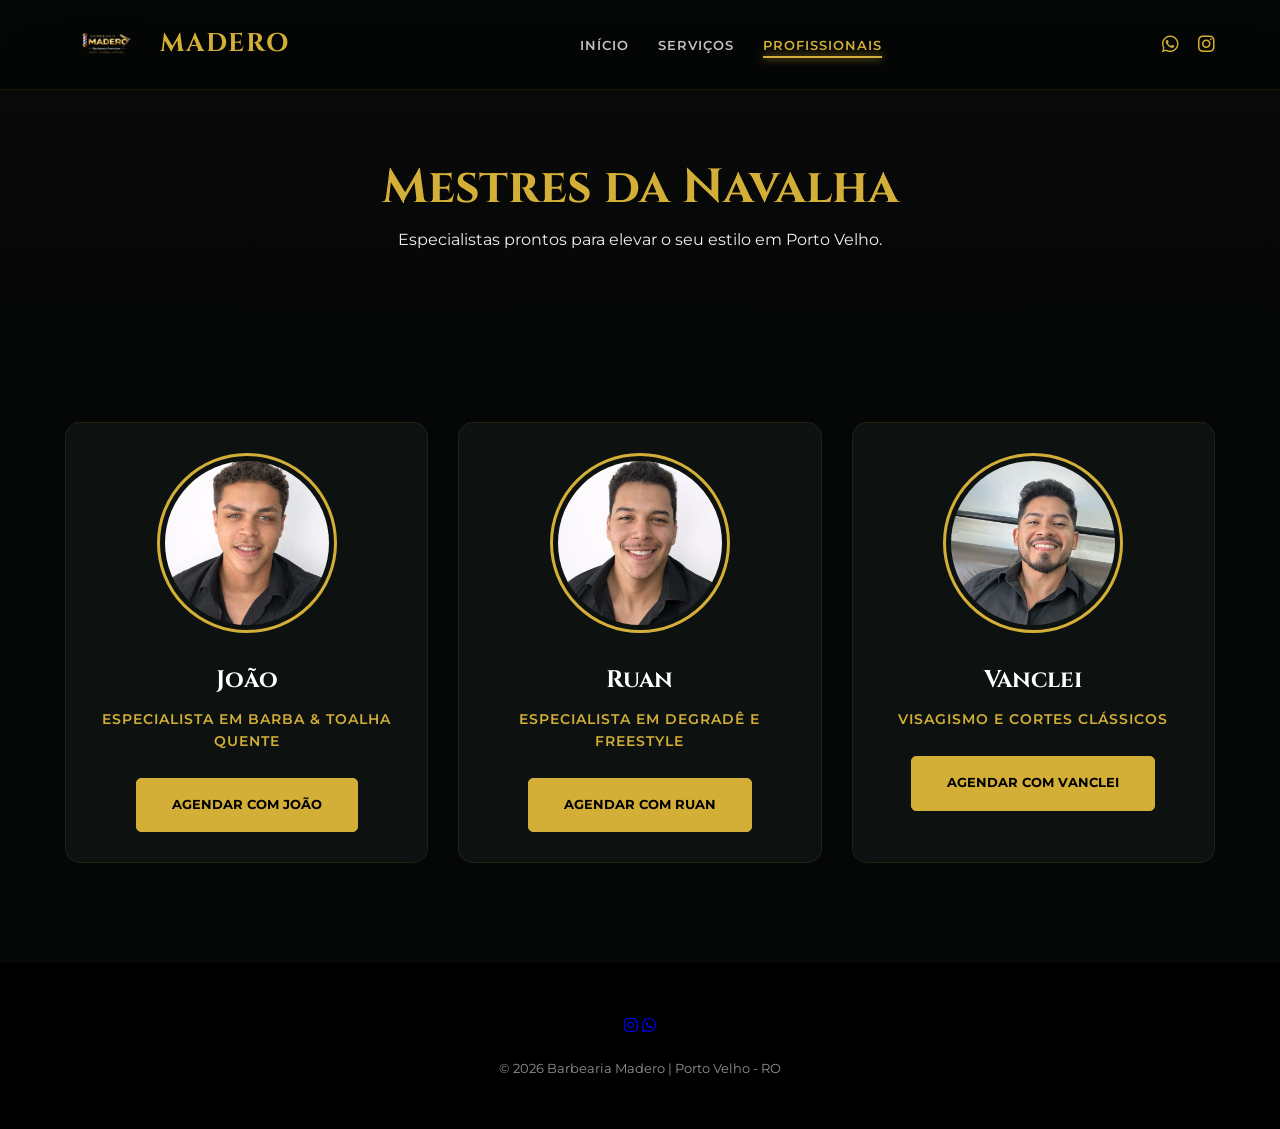
==== profissionais.html @ aa64d020 "Update profissionais.html" ====
<!DOCTYPE html>
<html lang="pt-br">
<head>
    <meta charset="UTF-8">
    <meta name="viewport" content="width=device-width, initial-scale=1.0">
    <title>Equipe | Barbearia Madero</title>
    <link href="https://fonts.googleapis.com/css2?family=Cinzel:wght@400;700&family=Montserrat:wght@300;400;600;800&display=swap" rel="stylesheet">
    <link rel="stylesheet" href="https://cdnjs.cloudflare.com/ajax/libs/font-awesome/6.4.0/css/all.min.css">
    <link rel="stylesheet" href="style.css?v=3.0">
    <style>
        /* Ajustes específicos para cartões de profissionais */
        .prof-grid {
            display: grid;
            grid-template-columns: repeat(auto-fit, minmax(300px, 1fr));
            gap: 30px;
            margin-top: 50px;
        }
        .prof-card {
            background: var(--bg-card);
            border: 1px solid rgba(212, 175, 55, 0.1);
            padding: 30px;
            text-align: center;
            border-radius: 15px;
            transition: var(--transition);
        }
        .prof-card:hover {
            border-color: var(--gold);
            transform: translateY(-10px);
            box-shadow: 0 15px 30px rgba(0,0,0,0.5);
        }
        .prof-img {
            width: 180px;
            height: 180px;
            border-radius: 50%;
            object-fit: cover;
            margin-bottom: 20px;
            border: 3px solid var(--gold);
            padding: 5px;
            transition: var(--transition);
        }
        .prof-card:hover .prof-img {
            box-shadow: 0 0 20px var(--gold-glow);
            transform: scale(1.05);
        }
        .prof-card h3 {
            font-family: 'Cinzel', serif;
            color: #fff;
            font-size: 1.5rem;
            margin-bottom: 10px;
        }
    </style>
</head>
<body>

    <header>
        <div class="container header-flex">
            <a href="index.html" class="logo-container">
                <img src="logo.png" alt="Madero Logo" class="logo-img"> 
                <span class="logo-text">MADERO</span>
            </a>
            <nav class="nav-desktop">
                <a href="index.html">Início</a>
                <a href="servicos.html">Serviços</a>
                <a href="profissionais.html" class="active">Profissionais</a>
            </nav>
            <div class="social-top">
                <a href="https://api.whatsapp.com/send?phone=5569993609069" target="_blank" aria-label="WhatsApp"><i class="fab fa-whatsapp"></i></a>
                <a href="https://www.instagram.com/barbearia_madero" target="_blank" aria-label="Instagram"><i class="fab fa-instagram"></i></a>
            </div>
        </div>
    </header>

    <section class="page-header">
        <div class="container">
            <h2>Mestres da Navalha</h2>
            <p>Especialistas prontos para elevar o seu estilo em Porto Velho.</p>
        </div>
    </section>

    <section class="team-section" style="padding: 60px 0 100px;">
        <div class="container">
            <div class="prof-grid">
                
                <div class="prof-card">
                    <img src="joao.jpg" alt="Barbeiro João" class="prof-img">
                    <h3>João</h3>
                    <p style="color: var(--gold); font-size: 0.85rem; text-transform: uppercase; letter-spacing: 1px; margin-bottom: 25px; font-weight: 600;">Especialista em Barba & Toalha Quente</p>
                    <a href="servicos.html" class="btn-book">Agendar com João</a>
                </div>

                <div class="prof-card">
                    <img src="ruan.jpg" alt="Barbeiro Ruan" class="prof-img">
                    <h3>Ruan</h3>
                    <p style="color: var(--gold); font-size: 0.85rem; text-transform: uppercase; letter-spacing: 1px; margin-bottom: 25px; font-weight: 600;">Especialista em Degradê e Freestyle</p>
                    <a href="servicos.html" class="btn-book">Agendar com Ruan</a>
                </div>

                <div class="prof-card">
                    <img src="vanclei.jpg" alt="Barbeiro Vanclei" class="prof-img">
                    <h3>Vanclei</h3>
                    <p style="color: var(--gold); font-size: 0.85rem; text-transform: uppercase; letter-spacing: 1px; margin-bottom: 25px; font-weight: 600;">Visagismo e Cortes Clássicos</p>
                    <a href="servicos.html" class="btn-book">Agendar com Vanclei</a>
                </div>

            </div>
        </div>
    </section>

    <footer>
        <div class="container">
            <div class="social-icons" style="margin-bottom: 20px;">
                <a href="https://www.instagram.com/barbearia_madero" target="_blank"><i class="fab fa-instagram"></i></a>
                <a href="https://api.whatsapp.com/send?phone=5569993609069" target="_blank"><i class="fab fa-whatsapp"></i></a>
            </div>
            <p style="opacity: 0.6; font-size: 0.8rem;">© 2026 Barbearia Madero | Porto Velho - RO</p>
        </div>
    </footer>

</body>
</html>
---- style.css ----
/* BARBEARIA MADERO - PROFESSIONAL STYLESHEET 2026
    Design: Premium Dark & Gold | Porto Velho, RO
*/

:root {
    --gold: #d4af37;
    --gold-dark: #aa891d;
    --gold-glow: rgba(212, 175, 55, 0.3);
    --bg-black: #050706;
    --bg-card: #0d1210;
    --text-gold: #e5c158;
    --text-light: #f1f1f1;
    --transition: all 0.4s cubic-bezier(0.165, 0.84, 0.44, 1);
}

/* Reset e Personalização da Barra de Rolagem */
* { 
    margin: 0; 
    padding: 0; 
    box-sizing: border-box; 
    scroll-behavior: smooth; 
}

::-webkit-scrollbar { width: 8px; }
::-webkit-scrollbar-track { background: var(--bg-black); }
::-webkit-scrollbar-thumb { background: var(--gold-dark); border-radius: 10px; }

body {
    font-family: 'Montserrat', sans-serif;
    background-color: var(--bg-black);
    color: var(--text-light);
    line-height: 1.6;
    overflow-x: hidden;
}

.container { max-width: 1200px; margin: 0 auto; padding: 0 25px; }

/* Animações */
@keyframes fadeInUp {
    from { opacity: 0; transform: translateY(30px); }
    to { opacity: 1; transform: translateY(0); }
}

@keyframes logoPulse {
    0% { filter: drop-shadow(0 0 2px var(--gold)); }
    50% { filter: drop-shadow(0 0 10px var(--gold)); }
    100% { filter: drop-shadow(0 0 2px var(--gold)); }
}

/* Header e Navegação */
header {
    position: fixed; top: 0; width: 100%; height: 90px;
    background: rgba(5, 7, 6, 0.9);
    backdrop-filter: blur(15px);
    -webkit-backdrop-filter: blur(15px);
    z-index: 1000; display: flex; align-items: center;
    border-bottom: 1px solid rgba(212, 175, 55, 0.1);
}

.header-flex { display: flex; justify-content: space-between; align-items: center; width: 100%; }

.logo-container { text-decoration: none; display: flex; align-items: center; gap: 12px; }

.logo-img { 
    height: 55px; 
    width: auto; 
    object-fit: contain;
    mix-blend-mode: lighten;
    animation: logoPulse 3s infinite ease-in-out;
}

.logo-text {
    font-family: 'Cinzel', serif;
    font-size: 1.6rem;
    color: var(--gold);
    font-weight: 700;
    letter-spacing: 2px;
}

.nav-desktop a {
    color: var(--text-light); text-decoration: none; margin-left: 25px;
    font-weight: 600; text-transform: uppercase; font-size: 0.8rem;
    transition: var(--transition); letter-spacing: 1px;
    position: relative; opacity: 0.8;
}

.nav-desktop a:hover, .nav-desktop a.active { color: var(--gold); opacity: 1; }
.nav-desktop a.active::after {
    content: ''; position: absolute; bottom: -5px; left: 0;
    width: 100%; height: 2px; background: var(--gold);
    box-shadow: 0 0 8px var(--gold);
}

.social-top a { color: var(--gold); margin-left: 15px; font-size: 1.2rem; transition: var(--transition); }
.social-top a:hover { color: #fff; transform: translateY(-3px); }

/* Hero Section */
.hero {
    height: 100vh;
    background: linear-gradient(rgba(0,0,0,0.7), rgba(5, 7, 6, 1)), 
                url('https://images.unsplash.com/photo-1503951914875-452162b0f3f1?q=80&w=2070') center/cover no-repeat fixed;
    display: flex; align-items: center; text-align: center; justify-content: center;
}

.hero h1 { font-family: 'Cinzel', serif; font-size: clamp(2.5rem, 8vw, 4.5rem); color: var(--gold); letter-spacing: 5px; text-shadow: 0 10px 20px rgba(0,0,0,0.8); margin-bottom: 20px; }

/* Botões */
.btn-main, .btn-secondary, .btn-book {
    padding: 16px 35px; border-radius: 5px; font-weight: 700; text-transform: uppercase;
    text-decoration: none; transition: var(--transition); font-size: 0.8rem;
    cursor: pointer; text-align: center; border: 1px solid var(--gold); display: inline-block;
}

.btn-main, .btn-book { background: var(--gold); color: #000; }
.btn-main:hover, .btn-book:hover { background: transparent; color: var(--gold); box-shadow: 0 0 20px var(--gold-glow); }

/* Grid de Serviços */
.page-header { padding: 150px 0 60px; text-align: center; background: linear-gradient(to bottom, #0a0a0a, var(--bg-black)); }
.page-header h2 { font-family: 'Cinzel', serif; font-size: 3rem; color: var(--gold); }

.services-grid { 
    display: grid; 
    grid-template-columns: repeat(auto-fill, minmax(280px, 1fr)); 
    gap: 20px; 
    margin-bottom: 50px;
}

.service-card {
    background: var(--bg-card); padding: 25px; border-radius: 12px;
    border: 1px solid rgba(212, 175, 55, 0.1);
    display: flex; flex-direction: column; justify-content: space-between; transition: var(--transition);
}

.service-card:hover { border-color: var(--gold); transform: translateY(-5px); background: #111a16; }
.service-card.highlight { border: 2px solid var(--gold); background: rgba(212, 175, 55, 0.05); }

.service-info h3 { font-size: 0.95rem; color: #fff; text-transform: uppercase; margin-bottom: 12px; height: 45px; display: flex; align-items: center; }
.price { color: var(--gold); font-weight: 800; font-size: 1.2rem; display: block; }
.time { font-size: 0.8rem; opacity: 0.5; margin-bottom: 20px; display: block; }

/* MODAL DE AGENDAMENTO */
.modal {
    display: none; position: fixed; z-index: 2000; left: 0; top: 0;
    width: 100%; height: 100%; background: rgba(0,0,0,0.95);
    align-items: center; justify-content: center; backdrop-filter: blur(10px);
}

.modal-content {
    background: #111; border: 1px solid rgba(212, 175, 55, 0.3);
    width: 95%; max-width: 450px; padding: 30px; border-radius: 15px;
    position: relative; animation: fadeInUp 0.4s ease;
}

.calendar-strip {
    display: flex; align-items: center; gap: 10px;
    overflow-x: auto; padding: 15px 0; margin: 20px 0;
    scrollbar-width: none;
}

.day-item {
    min-width: 60px; height: 75px; text-align: center;
    border: 1px solid rgba(255,255,255,0.1); border-radius: 10px;
    display: flex; flex-direction: column; justify-content: center; transition: 0.3s;
}

.day-item.active { background: var(--gold); color: #000; border-color: var(--gold); }
.day-item span { font-size: 0.7rem; text-transform: uppercase; }
.day-item strong { font-size: 1.2rem; }

.prof-circles { display: flex; justify-content: space-around; margin: 25px 0; }
.prof-item { text-align: center; cursor: pointer; opacity: 0.5; transition: 0.3s; }
.prof-item.active { opacity: 1; }
.prof-item img { width: 70px; height: 70px; border-radius: 50%; border: 2px solid transparent; margin-bottom: 8px; }
.prof-item.active img { border-color: var(--gold); box-shadow: 0 0 15px var(--gold-glow); }

/* Horários */
.time-grid {
    display: grid; grid-template-columns: repeat(3, 1fr); gap: 10px;
    margin-top: 20px; max-height: 200px; overflow-y: auto; padding-right: 5px;
}

.time-slot {
    background: #1a1a1a; border: 1px solid rgba(255,255,255,0.1);
    padding: 10px; border-radius: 5px; text-align: center; cursor: pointer; font-size: 0.85rem;
}

.time-slot:hover, .time-slot.selected { background: var(--gold); color: #000; border-color: var(--gold); }

/* Footer */
footer { padding: 50px 0; text-align: center; background: #000; }

/* Responsividade */
@media (max-width: 768px) {
    .nav-desktop { display: none; }
    .hero h1 { font-size: 2.5rem; }
    .page-header h2 { font-size: 2.2rem; }
}
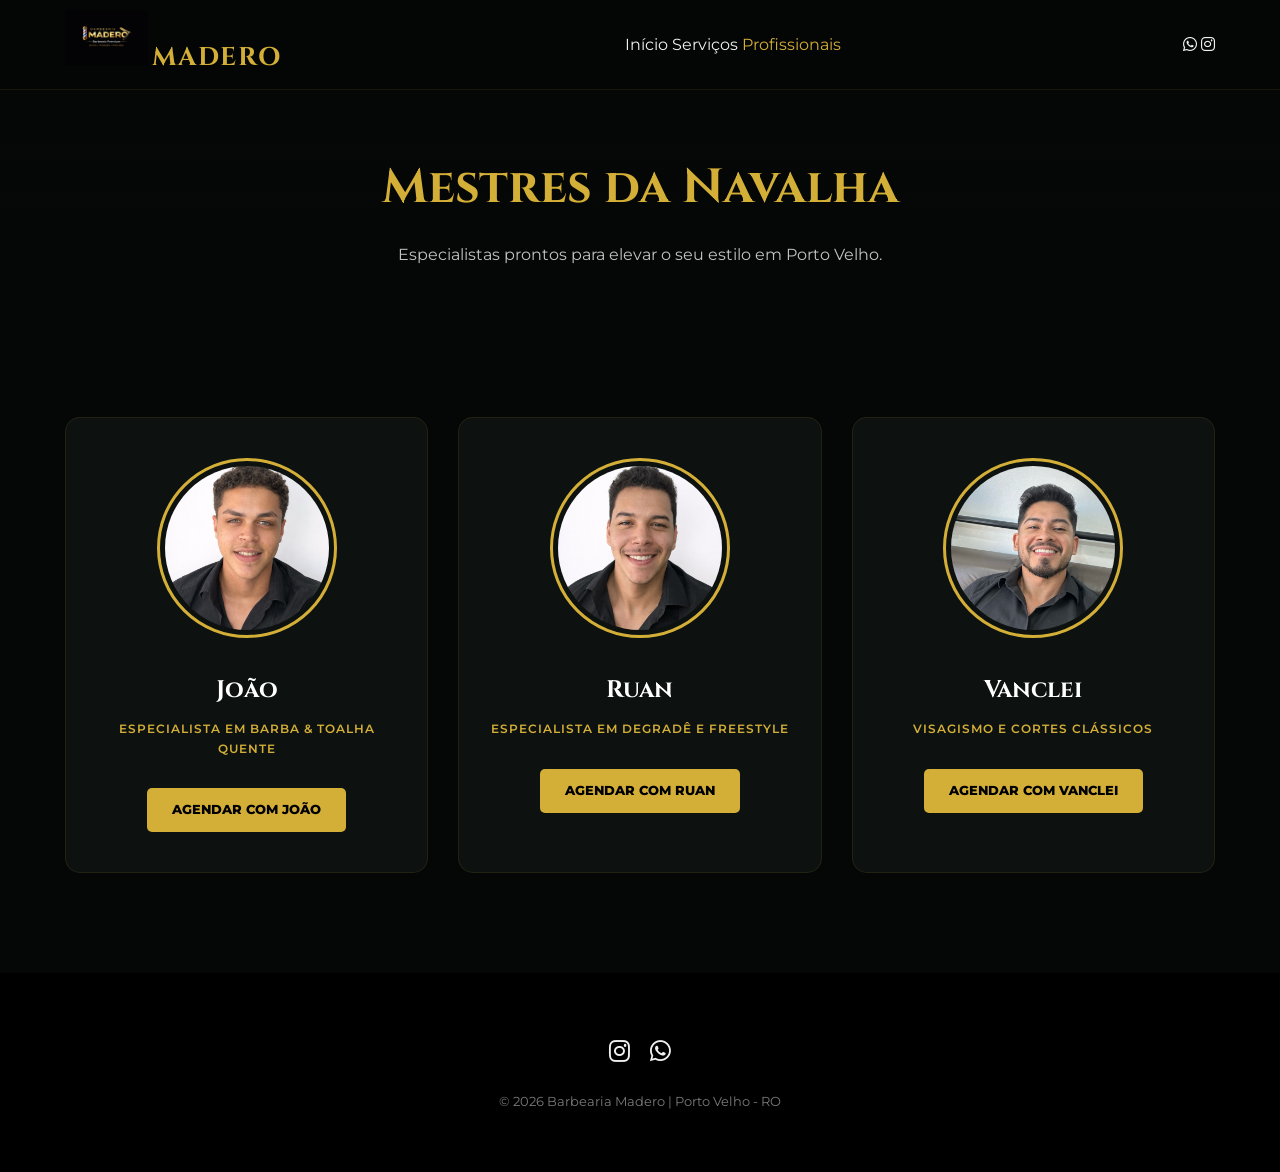
==== commit d10946c9: "Update profissionais.html" ====
--- a/profissionais.html
+++ b/profissionais.html
@@ -6,47 +6,81 @@
     <title>Equipe | Barbearia Madero</title>
     <link href="https://fonts.googleapis.com/css2?family=Cinzel:wght@400;700&family=Montserrat:wght@300;400;600;800&display=swap" rel="stylesheet">
     <link rel="stylesheet" href="https://cdnjs.cloudflare.com/ajax/libs/font-awesome/6.4.0/css/all.min.css">
-    <link rel="stylesheet" href="style.css?v=3.0">
+    <link rel="stylesheet" href="style.css?v=5.0">
     <style>
-        /* Ajustes específicos para cartões de profissionais */
+        /* Ajuste para evitar o roxo nos links da equipe */
+        .btn-book, .btn-book:visited {
+            display: inline-block;
+            background: var(--gold);
+            color: #000 !important; /* Força o preto no fundo dourado */
+            padding: 12px 25px;
+            border-radius: 5px;
+            font-weight: 800;
+            text-decoration: none;
+            transition: var(--transition);
+            text-transform: uppercase;
+            font-size: 0.8rem;
+        }
+
+        .btn-book:hover {
+            background: #fff;
+            transform: scale(1.05);
+        }
+
+        /* Layout Grid */
         .prof-grid {
             display: grid;
             grid-template-columns: repeat(auto-fit, minmax(300px, 1fr));
             gap: 30px;
             margin-top: 50px;
         }
+
         .prof-card {
             background: var(--bg-card);
             border: 1px solid rgba(212, 175, 55, 0.1);
-            padding: 30px;
+            padding: 40px 30px;
             text-align: center;
             border-radius: 15px;
             transition: var(--transition);
         }
+
         .prof-card:hover {
             border-color: var(--gold);
             transform: translateY(-10px);
             box-shadow: 0 15px 30px rgba(0,0,0,0.5);
         }
+
         .prof-img {
             width: 180px;
             height: 180px;
             border-radius: 50%;
             object-fit: cover;
-            margin-bottom: 20px;
+            margin-bottom: 25px;
             border: 3px solid var(--gold);
             padding: 5px;
             transition: var(--transition);
         }
-        .prof-card:hover .prof-img {
-            box-shadow: 0 0 20px var(--gold-glow);
-            transform: scale(1.05);
-        }
+
         .prof-card h3 {
             font-family: 'Cinzel', serif;
             color: #fff;
             font-size: 1.5rem;
             margin-bottom: 10px;
+        }
+
+        /* Estilização do Header da Página */
+        .page-header {
+            padding: 150px 0 60px;
+            text-align: center;
+            background: linear-gradient(rgba(5,7,6,0.8), rgba(5,7,6,1)), url('barber-bg.jpg');
+            background-size: cover;
+        }
+
+        .page-header h2 {
+            font-family: 'Cinzel', serif;
+            font-size: 3rem;
+            color: var(--gold);
+            margin-bottom: 15px;
         }
     </style>
 </head>
@@ -73,32 +107,32 @@
     <section class="page-header">
         <div class="container">
             <h2>Mestres da Navalha</h2>
-            <p>Especialistas prontos para elevar o seu estilo em Porto Velho.</p>
+            <p style="opacity: 0.8;">Especialistas prontos para elevar o seu estilo em Porto Velho.</p>
         </div>
     </section>
 
-    <section class="team-section" style="padding: 60px 0 100px;">
+    <section class="team-section" style="padding: 40px 0 100px;">
         <div class="container">
             <div class="prof-grid">
                 
                 <div class="prof-card">
                     <img src="joao.jpg" alt="Barbeiro João" class="prof-img">
                     <h3>João</h3>
-                    <p style="color: var(--gold); font-size: 0.85rem; text-transform: uppercase; letter-spacing: 1px; margin-bottom: 25px; font-weight: 600;">Especialista em Barba & Toalha Quente</p>
+                    <p style="color: var(--gold); font-size: 0.75rem; text-transform: uppercase; letter-spacing: 1px; margin-bottom: 30px; font-weight: 600;">Especialista em Barba & Toalha Quente</p>
                     <a href="servicos.html" class="btn-book">Agendar com João</a>
                 </div>
 
                 <div class="prof-card">
                     <img src="ruan.jpg" alt="Barbeiro Ruan" class="prof-img">
                     <h3>Ruan</h3>
-                    <p style="color: var(--gold); font-size: 0.85rem; text-transform: uppercase; letter-spacing: 1px; margin-bottom: 25px; font-weight: 600;">Especialista em Degradê e Freestyle</p>
+                    <p style="color: var(--gold); font-size: 0.75rem; text-transform: uppercase; letter-spacing: 1px; margin-bottom: 30px; font-weight: 600;">Especialista em Degradê e Freestyle</p>
                     <a href="servicos.html" class="btn-book">Agendar com Ruan</a>
                 </div>
 
                 <div class="prof-card">
                     <img src="vanclei.jpg" alt="Barbeiro Vanclei" class="prof-img">
                     <h3>Vanclei</h3>
-                    <p style="color: var(--gold); font-size: 0.85rem; text-transform: uppercase; letter-spacing: 1px; margin-bottom: 25px; font-weight: 600;">Visagismo e Cortes Clássicos</p>
+                    <p style="color: var(--gold); font-size: 0.75rem; text-transform: uppercase; letter-spacing: 1px; margin-bottom: 30px; font-weight: 600;">Visagismo e Cortes Clássicos</p>
                     <a href="servicos.html" class="btn-book">Agendar com Vanclei</a>
                 </div>
 
@@ -106,13 +140,13 @@
         </div>
     </section>
 
-    <footer>
+    <footer style="text-align: center; padding: 60px 0; background: #000;">
         <div class="container">
-            <div class="social-icons" style="margin-bottom: 20px;">
+            <div class="social-icons" style="margin-bottom: 20px; font-size: 1.5rem; display: flex; justify-content: center; gap: 20px;">
                 <a href="https://www.instagram.com/barbearia_madero" target="_blank"><i class="fab fa-instagram"></i></a>
                 <a href="https://api.whatsapp.com/send?phone=5569993609069" target="_blank"><i class="fab fa-whatsapp"></i></a>
             </div>
-            <p style="opacity: 0.6; font-size: 0.8rem;">© 2026 Barbearia Madero | Porto Velho - RO</p>
+            <p style="opacity: 0.5; font-size: 0.8rem;">© 2026 Barbearia Madero | Porto Velho - RO</p>
         </div>
     </footer>
 
--- a/style.css
+++ b/style.css
@@ -1,5 +1,6 @@
 /* BARBEARIA MADERO - PROFESSIONAL STYLESHEET 2026
     Design: Premium Dark & Gold | Porto Velho, RO
+    Status: COLOR FIX & FULL RESPONSIVE
 */
 
 :root {
@@ -13,17 +14,28 @@
     --transition: all 0.4s cubic-bezier(0.165, 0.84, 0.44, 1);
 }
 
-/* Reset e Personalização da Barra de Rolagem */
-* { 
-    margin: 0; 
-    padding: 0; 
-    box-sizing: border-box; 
-    scroll-behavior: smooth; 
+/* --- FIX DE CORES (ANTI-ROXO) --- */
+/* Isso impede que o navegador mude a cor de links clicados */
+a, a:visited, a:active {
+    text-decoration: none;
+    color: inherit;
 }
 
-::-webkit-scrollbar { width: 8px; }
-::-webkit-scrollbar-track { background: var(--bg-black); }
-::-webkit-scrollbar-thumb { background: var(--gold-dark); border-radius: 10px; }
+.nav-desktop a, 
+.social-top a, 
+.footer a {
+    color: var(--text-light) !important;
+    transition: var(--transition);
+}
+
+.nav-desktop a:hover, 
+.nav-desktop a.active,
+.social-top a:hover {
+    color: var(--gold) !important;
+}
+
+/* --- ESTILOS BASE --- */
+* { margin: 0; padding: 0; box-sizing: border-box; scroll-behavior: smooth; }
 
 body {
     font-family: 'Montserrat', sans-serif;
@@ -35,163 +47,87 @@
 
 .container { max-width: 1200px; margin: 0 auto; padding: 0 25px; }
 
-/* Animações */
-@keyframes fadeInUp {
-    from { opacity: 0; transform: translateY(30px); }
-    to { opacity: 1; transform: translateY(0); }
-}
-
-@keyframes logoPulse {
-    0% { filter: drop-shadow(0 0 2px var(--gold)); }
-    50% { filter: drop-shadow(0 0 10px var(--gold)); }
-    100% { filter: drop-shadow(0 0 2px var(--gold)); }
-}
-
-/* Header e Navegação */
+/* Header */
 header {
     position: fixed; top: 0; width: 100%; height: 90px;
-    background: rgba(5, 7, 6, 0.9);
-    backdrop-filter: blur(15px);
-    -webkit-backdrop-filter: blur(15px);
+    background: rgba(5, 7, 6, 0.9); backdrop-filter: blur(15px);
     z-index: 1000; display: flex; align-items: center;
     border-bottom: 1px solid rgba(212, 175, 55, 0.1);
 }
 
 .header-flex { display: flex; justify-content: space-between; align-items: center; width: 100%; }
+.logo-text { font-family: 'Cinzel', serif; font-size: 1.6rem; color: var(--gold); font-weight: 700; letter-spacing: 2px; }
+.logo-img { height: 55px; animation: logoPulse 3s infinite ease-in-out; }
 
-.logo-container { text-decoration: none; display: flex; align-items: center; gap: 12px; }
-
-.logo-img { 
-    height: 55px; 
-    width: auto; 
-    object-fit: contain;
-    mix-blend-mode: lighten;
-    animation: logoPulse 3s infinite ease-in-out;
+@keyframes logoPulse {
+    0%, 100% { filter: drop-shadow(0 0 2px var(--gold)); }
+    50% { filter: drop-shadow(0 0 10px var(--gold)); }
 }
 
-.logo-text {
-    font-family: 'Cinzel', serif;
-    font-size: 1.6rem;
-    color: var(--gold);
-    font-weight: 700;
-    letter-spacing: 2px;
-}
-
-.nav-desktop a {
-    color: var(--text-light); text-decoration: none; margin-left: 25px;
-    font-weight: 600; text-transform: uppercase; font-size: 0.8rem;
-    transition: var(--transition); letter-spacing: 1px;
-    position: relative; opacity: 0.8;
-}
-
-.nav-desktop a:hover, .nav-desktop a.active { color: var(--gold); opacity: 1; }
-.nav-desktop a.active::after {
-    content: ''; position: absolute; bottom: -5px; left: 0;
-    width: 100%; height: 2px; background: var(--gold);
-    box-shadow: 0 0 8px var(--gold);
-}
-
-.social-top a { color: var(--gold); margin-left: 15px; font-size: 1.2rem; transition: var(--transition); }
-.social-top a:hover { color: #fff; transform: translateY(-3px); }
-
-/* Hero Section */
-.hero {
-    height: 100vh;
-    background: linear-gradient(rgba(0,0,0,0.7), rgba(5, 7, 6, 1)), 
-                url('https://images.unsplash.com/photo-1503951914875-452162b0f3f1?q=80&w=2070') center/cover no-repeat fixed;
-    display: flex; align-items: center; text-align: center; justify-content: center;
-}
-
-.hero h1 { font-family: 'Cinzel', serif; font-size: clamp(2.5rem, 8vw, 4.5rem); color: var(--gold); letter-spacing: 5px; text-shadow: 0 10px 20px rgba(0,0,0,0.8); margin-bottom: 20px; }
-
-/* Botões */
-.btn-main, .btn-secondary, .btn-book {
-    padding: 16px 35px; border-radius: 5px; font-weight: 700; text-transform: uppercase;
-    text-decoration: none; transition: var(--transition); font-size: 0.8rem;
-    cursor: pointer; text-align: center; border: 1px solid var(--gold); display: inline-block;
-}
-
-.btn-main, .btn-book { background: var(--gold); color: #000; }
-.btn-main:hover, .btn-book:hover { background: transparent; color: var(--gold); box-shadow: 0 0 20px var(--gold-glow); }
-
 /* Grid de Serviços */
-.page-header { padding: 150px 0 60px; text-align: center; background: linear-gradient(to bottom, #0a0a0a, var(--bg-black)); }
-.page-header h2 { font-family: 'Cinzel', serif; font-size: 3rem; color: var(--gold); }
-
 .services-grid { 
     display: grid; 
-    grid-template-columns: repeat(auto-fill, minmax(280px, 1fr)); 
+    grid-template-columns: repeat(auto-fill, minmax(300px, 1fr)); 
     gap: 20px; 
-    margin-bottom: 50px;
 }
 
 .service-card {
-    background: var(--bg-card); padding: 25px; border-radius: 12px;
+    background: var(--bg-card);
+    padding: 25px;
+    border-radius: 12px;
     border: 1px solid rgba(212, 175, 55, 0.1);
-    display: flex; flex-direction: column; justify-content: space-between; transition: var(--transition);
+    transition: var(--transition);
 }
 
-.service-card:hover { border-color: var(--gold); transform: translateY(-5px); background: #111a16; }
-.service-card.highlight { border: 2px solid var(--gold); background: rgba(212, 175, 55, 0.05); }
-
-.service-info h3 { font-size: 0.95rem; color: #fff; text-transform: uppercase; margin-bottom: 12px; height: 45px; display: flex; align-items: center; }
-.price { color: var(--gold); font-weight: 800; font-size: 1.2rem; display: block; }
-.time { font-size: 0.8rem; opacity: 0.5; margin-bottom: 20px; display: block; }
-
-/* MODAL DE AGENDAMENTO */
-.modal {
-    display: none; position: fixed; z-index: 2000; left: 0; top: 0;
-    width: 100%; height: 100%; background: rgba(0,0,0,0.95);
-    align-items: center; justify-content: center; backdrop-filter: blur(10px);
+.service-card:hover {
+    border-color: var(--gold);
+    transform: translateY(-5px);
 }
 
-.modal-content {
-    background: #111; border: 1px solid rgba(212, 175, 55, 0.3);
-    width: 95%; max-width: 450px; padding: 30px; border-radius: 15px;
-    position: relative; animation: fadeInUp 0.4s ease;
+/* --- MODO RESPONSIVO (MOBILE FIRST) --- */
+
+@media (max-width: 992px) {
+    .logo-text { font-size: 1.3rem; }
+    .nav-desktop a { margin-left: 15px; font-size: 0.75rem; }
 }
 
-.calendar-strip {
-    display: flex; align-items: center; gap: 10px;
-    overflow-x: auto; padding: 15px 0; margin: 20px 0;
-    scrollbar-width: none;
+@media (max-width: 768px) {
+    header { height: 75px; }
+    
+    .nav-desktop { display: none; } /* Esconde menu texto no mobile */
+    
+    .logo-img { height: 45px; }
+    .logo-text { font-size: 1.1rem; }
+
+    .page-header h2 { font-size: 1.8rem !important; }
+    
+    .services-grid {
+        grid-template-columns: 1fr; /* Lista única no celular */
+    }
+
+    /* Ajustes do Modal no Mobile */
+    .modal-content {
+        width: 92%;
+        padding: 20px;
+        margin: 10px;
+    }
+
+    .prof-circles { gap: 10px; }
+    .prof-item img { width: 60px; height: 60px; }
+    
+    .time-grid { grid-template-columns: repeat(2, 1fr); } /* 2 colunas de horário */
 }
 
-.day-item {
-    min-width: 60px; height: 75px; text-align: center;
-    border: 1px solid rgba(255,255,255,0.1); border-radius: 10px;
-    display: flex; flex-direction: column; justify-content: center; transition: 0.3s;
+@media (max-width: 480px) {
+    .logo-text { display: none; } /* Deixa só a imagem no logo se for muito pequeno */
+    
+    .day-item { min-width: 55px; height: 70px; }
+    
+    .btn-book { width: 100%; padding: 12px; }
 }
 
-.day-item.active { background: var(--gold); color: #000; border-color: var(--gold); }
-.day-item span { font-size: 0.7rem; text-transform: uppercase; }
-.day-item strong { font-size: 1.2rem; }
-
-.prof-circles { display: flex; justify-content: space-around; margin: 25px 0; }
-.prof-item { text-align: center; cursor: pointer; opacity: 0.5; transition: 0.3s; }
-.prof-item.active { opacity: 1; }
-.prof-item img { width: 70px; height: 70px; border-radius: 50%; border: 2px solid transparent; margin-bottom: 8px; }
-.prof-item.active img { border-color: var(--gold); box-shadow: 0 0 15px var(--gold-glow); }
-
-/* Horários */
-.time-grid {
-    display: grid; grid-template-columns: repeat(3, 1fr); gap: 10px;
-    margin-top: 20px; max-height: 200px; overflow-y: auto; padding-right: 5px;
+/* --- ANIMAÇÕES --- */
+@keyframes fadeInUp { 
+    from { opacity: 0; transform: translateY(20px); } 
+    to { opacity: 1; transform: translateY(0); } 
 }
-
-.time-slot {
-    background: #1a1a1a; border: 1px solid rgba(255,255,255,0.1);
-    padding: 10px; border-radius: 5px; text-align: center; cursor: pointer; font-size: 0.85rem;
-}
-
-.time-slot:hover, .time-slot.selected { background: var(--gold); color: #000; border-color: var(--gold); }
-
-/* Footer */
-footer { padding: 50px 0; text-align: center; background: #000; }
-
-/* Responsividade */
-@media (max-width: 768px) {
-    .nav-desktop { display: none; }
-    .hero h1 { font-size: 2.5rem; }
-    .page-header h2 { font-size: 2.2rem; }
-}
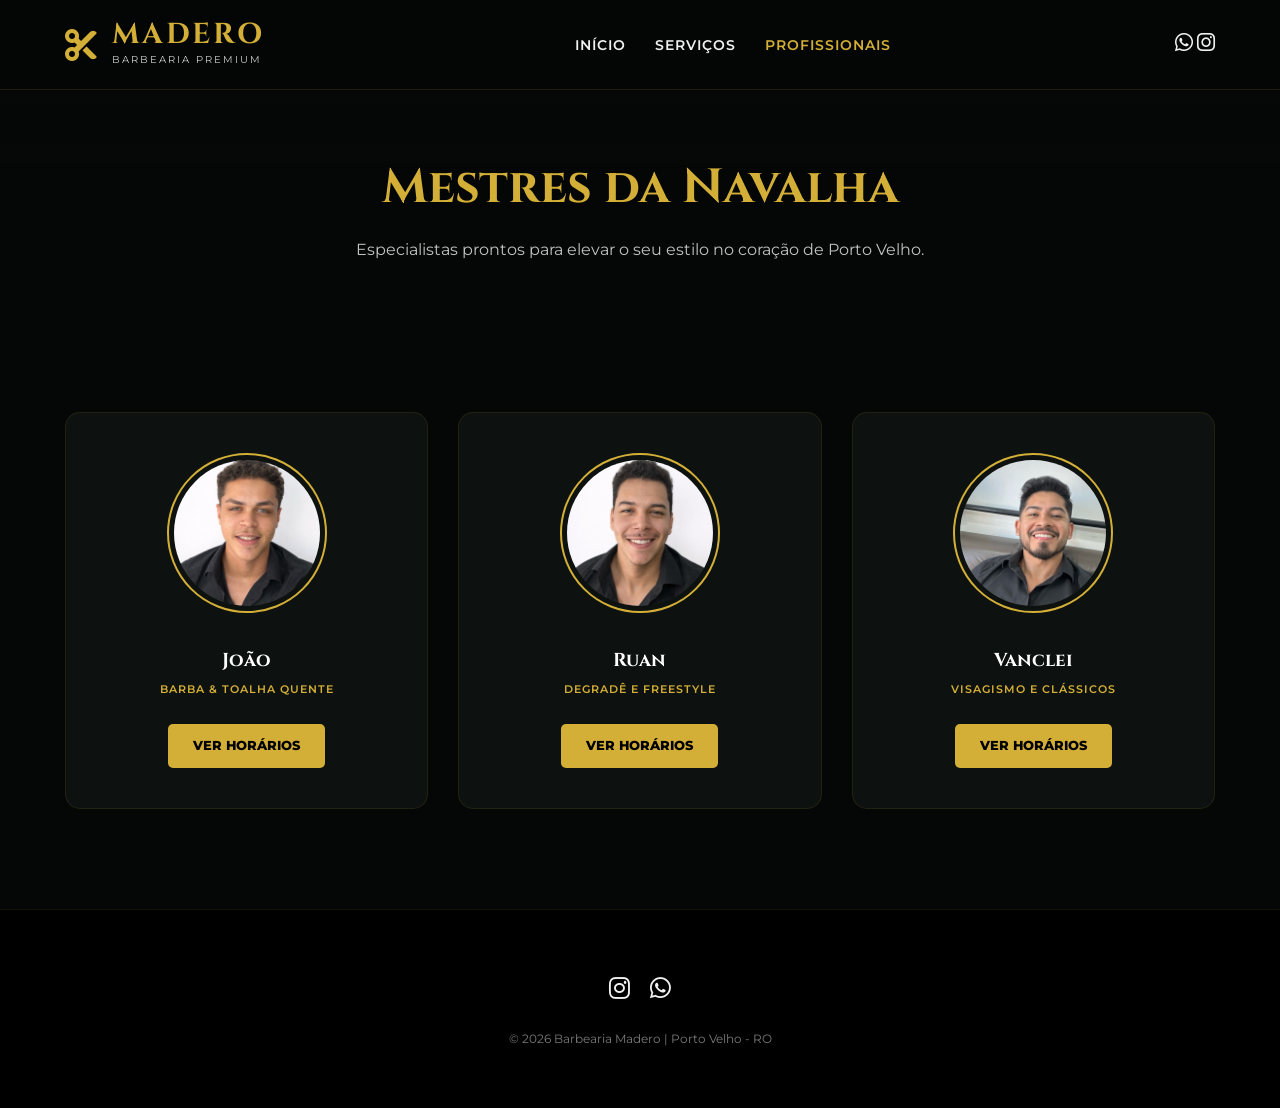
==== commit 28f74348: "Update profissionais.html" ====
--- a/profissionais.html
+++ b/profissionais.html
@@ -6,31 +6,18 @@
     <title>Equipe | Barbearia Madero</title>
     <link href="https://fonts.googleapis.com/css2?family=Cinzel:wght@400;700&family=Montserrat:wght@300;400;600;800&display=swap" rel="stylesheet">
     <link rel="stylesheet" href="https://cdnjs.cloudflare.com/ajax/libs/font-awesome/6.4.0/css/all.min.css">
-    <link rel="stylesheet" href="style.css?v=5.0">
+    <link rel="stylesheet" href="style.css?v=5.2">
     <style>
-        /* Ajuste para evitar o roxo nos links da equipe */
-        .btn-book, .btn-book:visited {
-            display: inline-block;
-            background: var(--gold);
-            color: #000 !important; /* Força o preto no fundo dourado */
-            padding: 12px 25px;
-            border-radius: 5px;
-            font-weight: 800;
-            text-decoration: none;
-            transition: var(--transition);
-            text-transform: uppercase;
-            font-size: 0.8rem;
+        .page-header {
+            padding: 150px 0 60px;
+            text-align: center;
+            background: linear-gradient(rgba(5,7,6,0.85), rgba(5,7,6,1)), url('barber-bg.jpg');
+            background-size: cover;
         }
 
-        .btn-book:hover {
-            background: #fff;
-            transform: scale(1.05);
-        }
-
-        /* Layout Grid */
         .prof-grid {
             display: grid;
-            grid-template-columns: repeat(auto-fit, minmax(300px, 1fr));
+            grid-template-columns: repeat(auto-fit, minmax(280px, 1fr));
             gap: 30px;
             margin-top: 50px;
         }
@@ -38,7 +25,7 @@
         .prof-card {
             background: var(--bg-card);
             border: 1px solid rgba(212, 175, 55, 0.1);
-            padding: 40px 30px;
+            padding: 40px 25px;
             text-align: center;
             border-radius: 15px;
             transition: var(--transition);
@@ -51,36 +38,34 @@
         }
 
         .prof-img {
-            width: 180px;
-            height: 180px;
+            width: 160px;
+            height: 160px;
             border-radius: 50%;
             object-fit: cover;
             margin-bottom: 25px;
-            border: 3px solid var(--gold);
+            border: 2px solid var(--gold);
             padding: 5px;
             transition: var(--transition);
         }
 
-        .prof-card h3 {
-            font-family: 'Cinzel', serif;
-            color: #fff;
-            font-size: 1.5rem;
-            margin-bottom: 10px;
+        /* Botão específico para evitar link roxo/visitado */
+        .btn-prof, .btn-prof:visited {
+            display: inline-block;
+            background: var(--gold) !important;
+            color: #000 !important;
+            padding: 12px 25px;
+            border-radius: 5px;
+            font-weight: 800;
+            text-decoration: none !important;
+            transition: 0.3s;
+            text-transform: uppercase;
+            font-size: 0.8rem;
+            border: none;
         }
 
-        /* Estilização do Header da Página */
-        .page-header {
-            padding: 150px 0 60px;
-            text-align: center;
-            background: linear-gradient(rgba(5,7,6,0.8), rgba(5,7,6,1)), url('barber-bg.jpg');
-            background-size: cover;
-        }
-
-        .page-header h2 {
-            font-family: 'Cinzel', serif;
-            font-size: 3rem;
-            color: var(--gold);
-            margin-bottom: 15px;
+        .btn-prof:hover {
+            background: #fff !important;
+            transform: scale(1.05);
         }
     </style>
 </head>
@@ -89,25 +74,30 @@
     <header>
         <div class="container header-flex">
             <a href="index.html" class="logo-container">
-                <img src="logo.png" alt="Madero Logo" class="logo-img"> 
-                <span class="logo-text">MADERO</span>
+                <i class="fas fa-cut logo-icon"></i>
+                <div style="display: flex; flex-direction: column;">
+                    <span class="logo-madero">MADERO</span>
+                    <span class="logo-barbearia">Barbearia Premium</span>
+                </div>
             </a>
+            
             <nav class="nav-desktop">
                 <a href="index.html">Início</a>
                 <a href="servicos.html">Serviços</a>
                 <a href="profissionais.html" class="active">Profissionais</a>
             </nav>
+
             <div class="social-top">
-                <a href="https://api.whatsapp.com/send?phone=5569993609069" target="_blank" aria-label="WhatsApp"><i class="fab fa-whatsapp"></i></a>
-                <a href="https://www.instagram.com/barbearia_madero" target="_blank" aria-label="Instagram"><i class="fab fa-instagram"></i></a>
+                <a href="https://api.whatsapp.com/send?phone=5569993609069" target="_blank"><i class="fab fa-whatsapp"></i></a>
+                <a href="https://www.instagram.com/barbearia_madero" target="_blank"><i class="fab fa-instagram"></i></a>
             </div>
         </div>
     </header>
 
     <section class="page-header">
         <div class="container">
-            <h2>Mestres da Navalha</h2>
-            <p style="opacity: 0.8;">Especialistas prontos para elevar o seu estilo em Porto Velho.</p>
+            <h2 style="font-family: 'Cinzel', serif; font-size: clamp(2rem, 5vw, 3rem); color: var(--gold);">Mestres da Navalha</h2>
+            <p style="opacity: 0.8; max-width: 600px; margin: 10px auto 0;">Especialistas prontos para elevar o seu estilo no coração de Porto Velho.</p>
         </div>
     </section>
 
@@ -117,36 +107,36 @@
                 
                 <div class="prof-card">
                     <img src="joao.jpg" alt="Barbeiro João" class="prof-img">
-                    <h3>João</h3>
-                    <p style="color: var(--gold); font-size: 0.75rem; text-transform: uppercase; letter-spacing: 1px; margin-bottom: 30px; font-weight: 600;">Especialista em Barba & Toalha Quente</p>
-                    <a href="servicos.html" class="btn-book">Agendar com João</a>
+                    <h3 style="font-family: 'Cinzel', serif; color: #fff; margin-bottom: 5px;">João</h3>
+                    <p style="color: var(--gold); font-size: 0.7rem; text-transform: uppercase; letter-spacing: 1px; margin-bottom: 25px; font-weight: 600;">Barba & Toalha Quente</p>
+                    <a href="servicos.html" class="btn-prof">Ver Horários</a>
                 </div>
 
                 <div class="prof-card">
                     <img src="ruan.jpg" alt="Barbeiro Ruan" class="prof-img">
-                    <h3>Ruan</h3>
-                    <p style="color: var(--gold); font-size: 0.75rem; text-transform: uppercase; letter-spacing: 1px; margin-bottom: 30px; font-weight: 600;">Especialista em Degradê e Freestyle</p>
-                    <a href="servicos.html" class="btn-book">Agendar com Ruan</a>
+                    <h3 style="font-family: 'Cinzel', serif; color: #fff; margin-bottom: 5px;">Ruan</h3>
+                    <p style="color: var(--gold); font-size: 0.7rem; text-transform: uppercase; letter-spacing: 1px; margin-bottom: 25px; font-weight: 600;">Degradê e Freestyle</p>
+                    <a href="servicos.html" class="btn-prof">Ver Horários</a>
                 </div>
 
                 <div class="prof-card">
                     <img src="vanclei.jpg" alt="Barbeiro Vanclei" class="prof-img">
-                    <h3>Vanclei</h3>
-                    <p style="color: var(--gold); font-size: 0.75rem; text-transform: uppercase; letter-spacing: 1px; margin-bottom: 30px; font-weight: 600;">Visagismo e Cortes Clássicos</p>
-                    <a href="servicos.html" class="btn-book">Agendar com Vanclei</a>
+                    <h3 style="font-family: 'Cinzel', serif; color: #fff; margin-bottom: 5px;">Vanclei</h3>
+                    <p style="color: var(--gold); font-size: 0.7rem; text-transform: uppercase; letter-spacing: 1px; margin-bottom: 25px; font-weight: 600;">Visagismo e Clássicos</p>
+                    <a href="servicos.html" class="btn-prof">Ver Horários</a>
                 </div>
 
             </div>
         </div>
     </section>
 
-    <footer style="text-align: center; padding: 60px 0; background: #000;">
+    <footer style="text-align: center; padding: 60px 0; background: #000; border-top: 1px solid rgba(212,175,55,0.1);">
         <div class="container">
-            <div class="social-icons" style="margin-bottom: 20px; font-size: 1.5rem; display: flex; justify-content: center; gap: 20px;">
+            <div style="margin-bottom: 20px; font-size: 1.5rem; display: flex; justify-content: center; gap: 20px;">
                 <a href="https://www.instagram.com/barbearia_madero" target="_blank"><i class="fab fa-instagram"></i></a>
                 <a href="https://api.whatsapp.com/send?phone=5569993609069" target="_blank"><i class="fab fa-whatsapp"></i></a>
             </div>
-            <p style="opacity: 0.5; font-size: 0.8rem;">© 2026 Barbearia Madero | Porto Velho - RO</p>
+            <p style="opacity: 0.5; font-size: 0.75rem;">© 2026 Barbearia Madero | Porto Velho - RO</p>
         </div>
     </footer>
 
--- a/style.css
+++ b/style.css
@@ -1,12 +1,12 @@
 /* BARBEARIA MADERO - PROFESSIONAL STYLESHEET 2026
     Design: Premium Dark & Gold | Porto Velho, RO
-    Status: COLOR FIX & FULL RESPONSIVE
+    Status: FINAL COMPILATION (Anti-Purple Fix, Logo Vetorial & Modal)
 */
 
 :root {
     --gold: #d4af37;
     --gold-dark: #aa891d;
-    --gold-glow: rgba(212, 175, 55, 0.3);
+    --gold-glow: rgba(212, 175, 55, 0.4);
     --bg-black: #050706;
     --bg-card: #0d1210;
     --text-gold: #e5c158;
@@ -14,28 +14,13 @@
     --transition: all 0.4s cubic-bezier(0.165, 0.84, 0.44, 1);
 }
 
-/* --- FIX DE CORES (ANTI-ROXO) --- */
-/* Isso impede que o navegador mude a cor de links clicados */
-a, a:visited, a:active {
-    text-decoration: none;
-    color: inherit;
-}
-
-.nav-desktop a, 
-.social-top a, 
-.footer a {
-    color: var(--text-light) !important;
-    transition: var(--transition);
-}
-
-.nav-desktop a:hover, 
-.nav-desktop a.active,
-.social-top a:hover {
-    color: var(--gold) !important;
-}
-
-/* --- ESTILOS BASE --- */
-* { margin: 0; padding: 0; box-sizing: border-box; scroll-behavior: smooth; }
+/* --- RESET & BASE --- */
+* { 
+    margin: 0; 
+    padding: 0; 
+    box-sizing: border-box; 
+    scroll-behavior: smooth; 
+}
 
 body {
     font-family: 'Montserrat', sans-serif;
@@ -45,37 +30,122 @@
     overflow-x: hidden;
 }
 
-.container { max-width: 1200px; margin: 0 auto; padding: 0 25px; }
-
-/* Header */
+.container { 
+    max-width: 1200px; 
+    margin: 0 auto; 
+    padding: 0 25px; 
+}
+
+/* ANTI-PURPLE FIX: Garante que links clicados NUNCA fiquem roxos */
+a, a:visited, a:active, a:focus {
+    text-decoration: none !important;
+    color: inherit !important;
+    outline: none;
+}
+
+/* --- HEADER & NAVIGATION --- */
 header {
-    position: fixed; top: 0; width: 100%; height: 90px;
-    background: rgba(5, 7, 6, 0.9); backdrop-filter: blur(15px);
-    z-index: 1000; display: flex; align-items: center;
-    border-bottom: 1px solid rgba(212, 175, 55, 0.1);
-}
-
-.header-flex { display: flex; justify-content: space-between; align-items: center; width: 100%; }
-.logo-text { font-family: 'Cinzel', serif; font-size: 1.6rem; color: var(--gold); font-weight: 700; letter-spacing: 2px; }
-.logo-img { height: 55px; animation: logoPulse 3s infinite ease-in-out; }
-
-@keyframes logoPulse {
-    0%, 100% { filter: drop-shadow(0 0 2px var(--gold)); }
-    50% { filter: drop-shadow(0 0 10px var(--gold)); }
-}
-
-/* Grid de Serviços */
-.services-grid { 
-    display: grid; 
-    grid-template-columns: repeat(auto-fill, minmax(300px, 1fr)); 
-    gap: 20px; 
+    position: fixed; 
+    top: 0; 
+    width: 100%; 
+    height: 90px;
+    background: rgba(5, 7, 6, 0.95); 
+    backdrop-filter: blur(15px);
+    z-index: 1000; 
+    display: flex; 
+    align-items: center;
+    border-bottom: 1px solid rgba(212, 175, 55, 0.15);
+}
+
+.header-flex { 
+    display: flex; 
+    justify-content: space-between; 
+    align-items: center; 
+    width: 100%; 
+}
+
+/* --- NOVA LOGO MADERO (PREMIUM & CLEAN) --- */
+.logo-container {
+    text-decoration: none !important;
+    display: flex;
+    align-items: center;
+    gap: 15px;
+    position: relative;
+    padding: 5px 0;
+}
+
+/* O ícone sofisticado (Substitui a logo pixelada) */
+.logo-icon {
+    font-size: 2rem;
+    color: var(--gold) !important;
+    transition: var(--transition);
+    animation: iconGlow 3s infinite ease-in-out;
+}
+
+/* O texto "MADERO" elegante */
+.logo-madero {
+    font-family: 'Cinzel', serif;
+    font-size: 1.8rem;
+    color: var(--gold) !important;
+    font-weight: 700;
+    letter-spacing: 3px;
+    line-height: 1;
+}
+
+/* O texto secundário "BARBEARIA" */
+.logo-barbearia {
+    font-size: 0.65rem;
+    color: #fff !important;
+    opacity: 0.8;
+    text-transform: uppercase;
+    letter-spacing: 2px;
+    font-weight: 400;
+    margin-top: 2px;
+}
+
+@keyframes iconGlow {
+    0%, 100% { filter: drop-shadow(0 0 2px var(--gold)); transform: scale(1); }
+    50% { filter: drop-shadow(0 0 12px var(--gold-glow)); transform: scale(1.05); }
+}
+
+.logo-container:hover .logo-icon { transform: rotate(-10deg); }
+
+/* --- NAV MENU --- */
+.nav-desktop a {
+    margin-left: 25px;
+    font-weight: 600;
+    font-size: 0.9rem;
+    text-transform: uppercase;
+    letter-spacing: 1px;
+    transition: var(--transition);
+}
+
+.nav-desktop a:hover, .nav-desktop a.active {
+    color: var(--gold) !important;
+}
+
+.social-top a i {
+    font-size: 1.3rem;
+    transition: 0.3s;
+}
+
+.social-top a:hover i {
+    color: var(--gold) !important;
+}
+
+/* --- SERVICES GRID --- */
+.services-grid {
+    display: grid;
+    grid-template-columns: repeat(auto-fill, minmax(280px, 1fr));
+    gap: 20px;
+    margin-top: 30px;
 }
 
 .service-card {
     background: var(--bg-card);
+    border: 1px solid rgba(212, 175, 55, 0.1);
     padding: 25px;
-    border-radius: 12px;
-    border: 1px solid rgba(212, 175, 55, 0.1);
+    border-radius: 15px;
     transition: var(--transition);
 }
 
@@ -84,49 +154,65 @@
     transform: translateY(-5px);
 }
 
-/* --- MODO RESPONSIVO (MOBILE FIRST) --- */
-
-@media (max-width: 992px) {
-    .logo-text { font-size: 1.3rem; }
-    .nav-desktop a { margin-left: 15px; font-size: 0.75rem; }
-}
-
+/* --- BOOKING MODAL & CALENDAR FIX --- */
+.modal {
+    display: none; 
+    position: fixed; 
+    z-index: 2000; 
+    left: 0; 
+    top: 0;
+    width: 100%; 
+    height: 100%; 
+    background: rgba(0,0,0,0.92);
+    align-items: center; 
+    justify-content: center; 
+    backdrop-filter: blur(8px);
+}
+
+.modal-content {
+    background: #0f1412; 
+    border: 1px solid var(--gold);
+    width: 95%; 
+    max-width: 440px; 
+    padding: 25px; 
+    border-radius: 20px;
+    animation: fadeInUp 0.4s ease;
+}
+
+.day-item.active { 
+    background: var(--gold) !important; 
+    color: #000 !important; 
+    font-weight: 800; 
+}
+
+/* Botão de Agendamento */
+.btn-book {
+    width: 100%;
+    background: var(--gold) !important;
+    color: #000 !important;
+    border: none;
+    padding: 14px;
+    border-radius: 8px;
+    font-weight: 800;
+    cursor: pointer;
+    text-transform: uppercase;
+    transition: 0.3s;
+}
+
+.btn-book:hover {
+    background: #fff !important;
+    box-shadow: 0 0 15px var(--gold-glow);
+}
+
+/* --- RESPONSIVIDADE --- */
 @media (max-width: 768px) {
     header { height: 75px; }
-    
-    .nav-desktop { display: none; } /* Esconde menu texto no mobile */
-    
-    .logo-img { height: 45px; }
-    .logo-text { font-size: 1.1rem; }
-
-    .page-header h2 { font-size: 1.8rem !important; }
-    
-    .services-grid {
-        grid-template-columns: 1fr; /* Lista única no celular */
-    }
-
-    /* Ajustes do Modal no Mobile */
-    .modal-content {
-        width: 92%;
-        padding: 20px;
-        margin: 10px;
-    }
-
-    .prof-circles { gap: 10px; }
-    .prof-item img { width: 60px; height: 60px; }
-    
-    .time-grid { grid-template-columns: repeat(2, 1fr); } /* 2 colunas de horário */
-}
-
-@media (max-width: 480px) {
-    .logo-text { display: none; } /* Deixa só a imagem no logo se for muito pequeno */
-    
-    .day-item { min-width: 55px; height: 70px; }
-    
-    .btn-book { width: 100%; padding: 12px; }
-}
-
-/* --- ANIMAÇÕES --- */
+    .logo-madero { font-size: 1.4rem; }
+    .logo-icon { font-size: 1.6rem; }
+    .nav-desktop { display: none; }
+    .services-grid { grid-template-columns: 1fr; }
+}
+
 @keyframes fadeInUp { 
     from { opacity: 0; transform: translateY(20px); } 
     to { opacity: 1; transform: translateY(0); } 
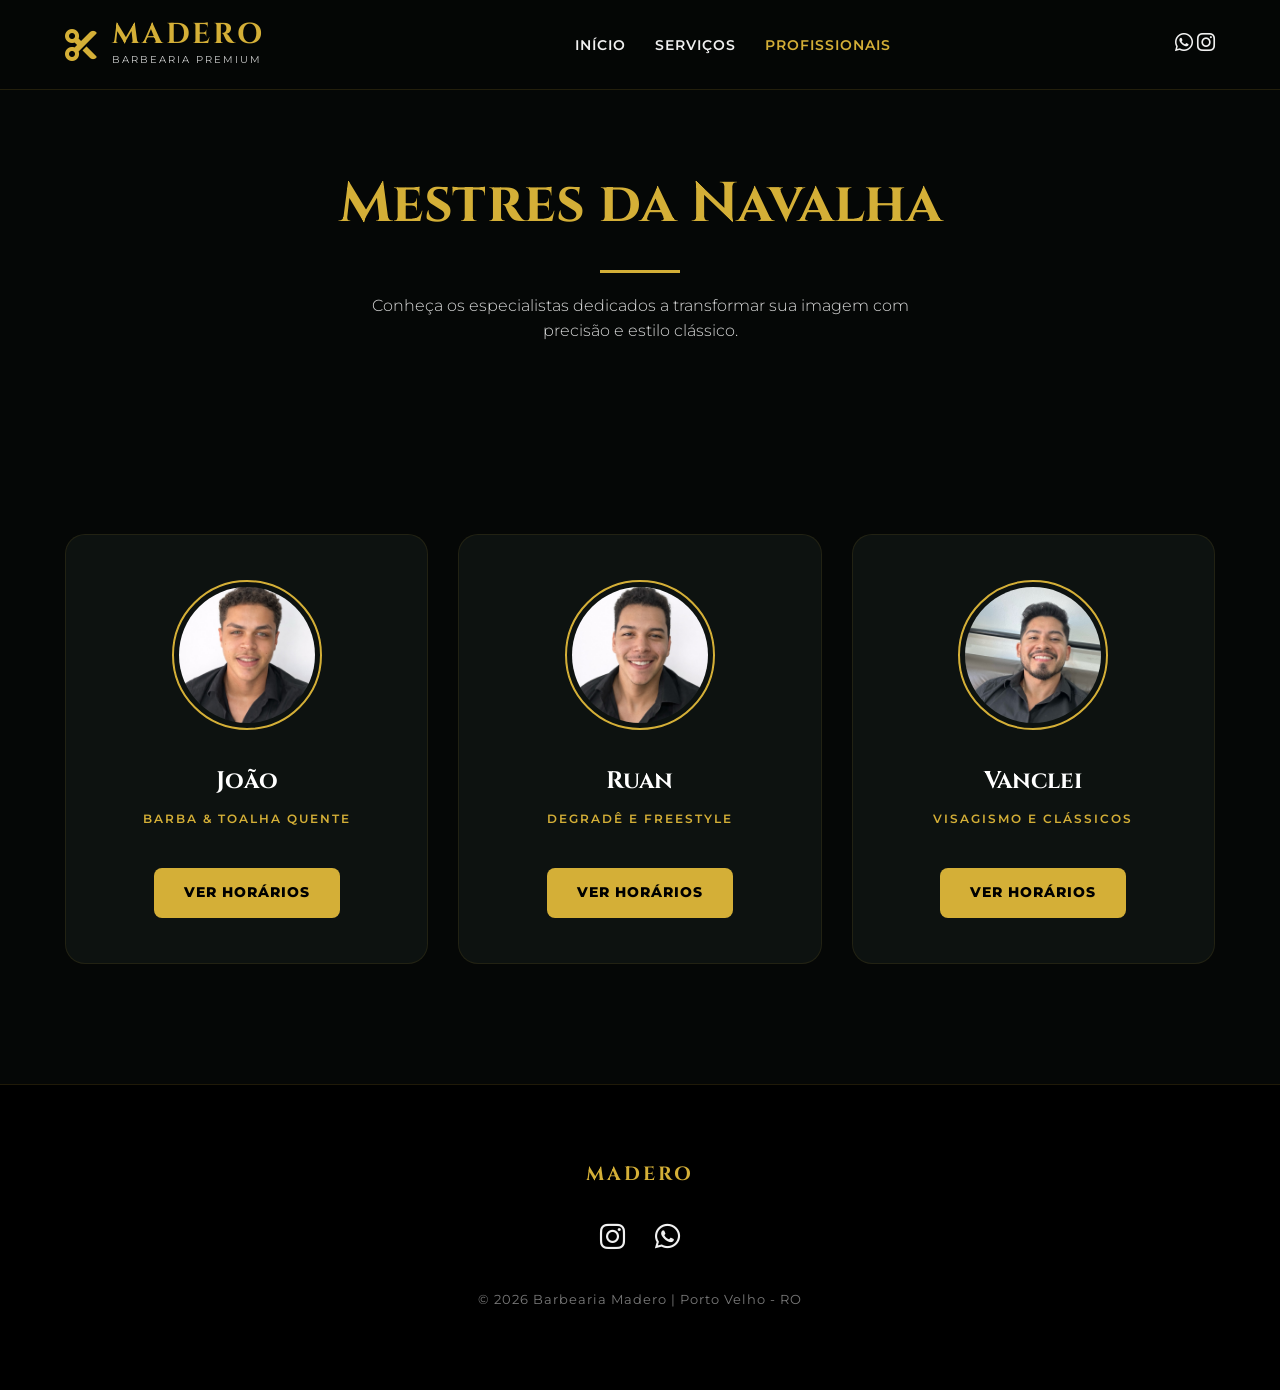
==== commit 48ed18bb: "Update profissionais.html" ====
--- a/profissionais.html
+++ b/profissionais.html
@@ -6,13 +6,16 @@
     <title>Equipe | Barbearia Madero</title>
     <link href="https://fonts.googleapis.com/css2?family=Cinzel:wght@400;700&family=Montserrat:wght@300;400;600;800&display=swap" rel="stylesheet">
     <link rel="stylesheet" href="https://cdnjs.cloudflare.com/ajax/libs/font-awesome/6.4.0/css/all.min.css">
-    <link rel="stylesheet" href="style.css?v=5.2">
+    <link rel="stylesheet" href="style.css?v=2026.final">
+    
     <style>
+        /* Estilos específicos desta página que dependem de imagens de fundo */
         .page-header {
-            padding: 150px 0 60px;
+            padding: 160px 0 80px;
             text-align: center;
-            background: linear-gradient(rgba(5,7,6,0.85), rgba(5,7,6,1)), url('barber-bg.jpg');
+            background: linear-gradient(rgba(5,7,6,0.88), rgba(5,7,6,1)), url('barber-bg.jpg');
             background-size: cover;
+            background-position: center;
         }
 
         .prof-grid {
@@ -25,21 +28,36 @@
         .prof-card {
             background: var(--bg-card);
             border: 1px solid rgba(212, 175, 55, 0.1);
-            padding: 40px 25px;
+            padding: 45px 25px;
             text-align: center;
-            border-radius: 15px;
+            border-radius: 20px;
             transition: var(--transition);
+            position: relative;
+            overflow: hidden;
+        }
+
+        .prof-card::before {
+            content: '';
+            position: absolute;
+            top: 0; left: 0; width: 100%; height: 4px;
+            background: var(--gold);
+            transform: scaleX(0);
+            transition: 0.4s;
         }
 
         .prof-card:hover {
             border-color: var(--gold);
             transform: translateY(-10px);
-            box-shadow: 0 15px 30px rgba(0,0,0,0.5);
+            box-shadow: 0 15px 40px rgba(0,0,0,0.6);
+        }
+
+        .prof-card:hover::before {
+            transform: scaleX(1);
         }
 
         .prof-img {
-            width: 160px;
-            height: 160px;
+            width: 150px;
+            height: 150px;
             border-radius: 50%;
             object-fit: cover;
             margin-bottom: 25px;
@@ -48,24 +66,31 @@
             transition: var(--transition);
         }
 
+        .prof-card:hover .prof-img {
+            box-shadow: 0 0 20px var(--gold-glow);
+            transform: scale(1.05);
+        }
+
         /* Botão específico para evitar link roxo/visitado */
-        .btn-prof, .btn-prof:visited {
+        .btn-prof {
             display: inline-block;
             background: var(--gold) !important;
             color: #000 !important;
-            padding: 12px 25px;
-            border-radius: 5px;
+            padding: 14px 30px;
+            border-radius: 8px;
             font-weight: 800;
             text-decoration: none !important;
             transition: 0.3s;
             text-transform: uppercase;
-            font-size: 0.8rem;
+            font-size: 0.85rem;
             border: none;
+            letter-spacing: 1px;
+            margin-top: 10px;
         }
 
         .btn-prof:hover {
             background: #fff !important;
-            transform: scale(1.05);
+            box-shadow: 0 5px 15px rgba(212, 175, 55, 0.3);
         }
     </style>
 </head>
@@ -96,33 +121,34 @@
 
     <section class="page-header">
         <div class="container">
-            <h2 style="font-family: 'Cinzel', serif; font-size: clamp(2rem, 5vw, 3rem); color: var(--gold);">Mestres da Navalha</h2>
-            <p style="opacity: 0.8; max-width: 600px; margin: 10px auto 0;">Especialistas prontos para elevar o seu estilo no coração de Porto Velho.</p>
+            <h2 style="font-family: 'Cinzel', serif; font-size: clamp(2rem, 5vw, 3.5rem); color: var(--gold);">Mestres da Navalha</h2>
+            <div style="width: 80px; height: 3px; background: var(--gold); margin: 20px auto;"></div>
+            <p style="opacity: 0.9; max-width: 600px; margin: 0 auto; font-weight: 300;">Conheça os especialistas dedicados a transformar sua imagem com precisão e estilo clássico.</p>
         </div>
     </section>
 
-    <section class="team-section" style="padding: 40px 0 100px;">
+    <section class="team-section" style="padding: 60px 0 120px;">
         <div class="container">
             <div class="prof-grid">
                 
                 <div class="prof-card">
                     <img src="joao.jpg" alt="Barbeiro João" class="prof-img">
-                    <h3 style="font-family: 'Cinzel', serif; color: #fff; margin-bottom: 5px;">João</h3>
-                    <p style="color: var(--gold); font-size: 0.7rem; text-transform: uppercase; letter-spacing: 1px; margin-bottom: 25px; font-weight: 600;">Barba & Toalha Quente</p>
+                    <h3 style="font-family: 'Cinzel', serif; color: #fff; margin-bottom: 8px; font-size: 1.5rem;">João</h3>
+                    <p style="color: var(--gold); font-size: 0.75rem; text-transform: uppercase; letter-spacing: 2px; margin-bottom: 30px; font-weight: 600;">Barba & Toalha Quente</p>
                     <a href="servicos.html" class="btn-prof">Ver Horários</a>
                 </div>
 
                 <div class="prof-card">
                     <img src="ruan.jpg" alt="Barbeiro Ruan" class="prof-img">
-                    <h3 style="font-family: 'Cinzel', serif; color: #fff; margin-bottom: 5px;">Ruan</h3>
-                    <p style="color: var(--gold); font-size: 0.7rem; text-transform: uppercase; letter-spacing: 1px; margin-bottom: 25px; font-weight: 600;">Degradê e Freestyle</p>
+                    <h3 style="font-family: 'Cinzel', serif; color: #fff; margin-bottom: 8px; font-size: 1.5rem;">Ruan</h3>
+                    <p style="color: var(--gold); font-size: 0.75rem; text-transform: uppercase; letter-spacing: 2px; margin-bottom: 30px; font-weight: 600;">Degradê e Freestyle</p>
                     <a href="servicos.html" class="btn-prof">Ver Horários</a>
                 </div>
 
                 <div class="prof-card">
                     <img src="vanclei.jpg" alt="Barbeiro Vanclei" class="prof-img">
-                    <h3 style="font-family: 'Cinzel', serif; color: #fff; margin-bottom: 5px;">Vanclei</h3>
-                    <p style="color: var(--gold); font-size: 0.7rem; text-transform: uppercase; letter-spacing: 1px; margin-bottom: 25px; font-weight: 600;">Visagismo e Clássicos</p>
+                    <h3 style="font-family: 'Cinzel', serif; color: #fff; margin-bottom: 8px; font-size: 1.5rem;">Vanclei</h3>
+                    <p style="color: var(--gold); font-size: 0.75rem; text-transform: uppercase; letter-spacing: 2px; margin-bottom: 30px; font-weight: 600;">Visagismo e Clássicos</p>
                     <a href="servicos.html" class="btn-prof">Ver Horários</a>
                 </div>
 
@@ -130,13 +156,14 @@
         </div>
     </section>
 
-    <footer style="text-align: center; padding: 60px 0; background: #000; border-top: 1px solid rgba(212,175,55,0.1);">
+    <footer style="text-align: center; padding: 80px 0; background: #000; border-top: 1px solid rgba(212,175,55,0.15);">
         <div class="container">
-            <div style="margin-bottom: 20px; font-size: 1.5rem; display: flex; justify-content: center; gap: 20px;">
+            <div class="logo-madero" style="font-size: 1.2rem; margin-bottom: 30px;">MADERO</div>
+            <div style="margin-bottom: 30px; font-size: 1.8rem; display: flex; justify-content: center; gap: 30px;">
                 <a href="https://www.instagram.com/barbearia_madero" target="_blank"><i class="fab fa-instagram"></i></a>
                 <a href="https://api.whatsapp.com/send?phone=5569993609069" target="_blank"><i class="fab fa-whatsapp"></i></a>
             </div>
-            <p style="opacity: 0.5; font-size: 0.75rem;">© 2026 Barbearia Madero | Porto Velho - RO</p>
+            <p style="opacity: 0.5; font-size: 0.8rem; letter-spacing: 1px;">© 2026 Barbearia Madero | Porto Velho - RO</p>
         </div>
     </footer>
 
--- a/style.css
+++ b/style.css
@@ -1,6 +1,6 @@
 /* BARBEARIA MADERO - PROFESSIONAL STYLESHEET 2026
     Design: Premium Dark & Gold | Porto Velho, RO
-    Status: FINAL COMPILATION (Anti-Purple Fix, Logo Vetorial & Modal)
+    Status: FINAL COMPILATION (Full Integrated Version)
 */
 
 :root {
@@ -74,7 +74,6 @@
     padding: 5px 0;
 }
 
-/* O ícone sofisticado (Substitui a logo pixelada) */
 .logo-icon {
     font-size: 2rem;
     color: var(--gold) !important;
@@ -82,7 +81,6 @@
     animation: iconGlow 3s infinite ease-in-out;
 }
 
-/* O texto "MADERO" elegante */
 .logo-madero {
     font-family: 'Cinzel', serif;
     font-size: 1.8rem;
@@ -92,7 +90,6 @@
     line-height: 1;
 }
 
-/* O texto secundário "BARBEARIA" */
 .logo-barbearia {
     font-size: 0.65rem;
     color: #fff !important;
@@ -147,14 +144,38 @@
     padding: 25px;
     border-radius: 15px;
     transition: var(--transition);
+    display: flex;
+    flex-direction: column;
+    justify-content: space-between;
 }
 
 .service-card:hover {
     border-color: var(--gold);
     transform: translateY(-5px);
-}
-
-/* --- BOOKING MODAL & CALENDAR FIX --- */
+    box-shadow: 0 10px 30px rgba(0,0,0,0.5);
+}
+
+.service-info h3 {
+    font-family: 'Cinzel', serif;
+    color: var(--gold);
+    margin-bottom: 10px;
+}
+
+.service-info .price {
+    display: block;
+    font-size: 1.2rem;
+    font-weight: 800;
+    margin-bottom: 5px;
+}
+
+.service-info .time {
+    font-size: 0.8rem;
+    opacity: 0.6;
+    display: block;
+    margin-bottom: 20px;
+}
+
+/* --- BOOKING MODAL & CALENDAR --- */
 .modal {
     display: none; 
     position: fixed; 
@@ -176,13 +197,113 @@
     max-width: 440px; 
     padding: 25px; 
     border-radius: 20px;
-    animation: fadeInUp 0.4s ease;
-}
+    position: relative;
+    max-height: 90vh;
+    overflow-y: auto;
+}
+
+.close-modal {
+    position: absolute;
+    right: 20px;
+    top: 15px;
+    font-size: 2rem;
+    color: var(--gold);
+    cursor: pointer;
+}
+
+/* Estilo do Calendário no Modal */
+.calendar-wrapper {
+    display: flex;
+    align-items: center;
+    gap: 10px;
+    margin: 20px 0;
+}
+
+.days-container {
+    display: flex;
+    overflow-x: auto;
+    gap: 10px;
+    padding-bottom: 5px;
+    scrollbar-width: none;
+}
+
+.days-container::-webkit-scrollbar { display: none; }
+
+.day-item {
+    min-width: 60px;
+    height: 75px;
+    background: rgba(255,255,255,0.03);
+    border: 1px solid rgba(212, 175, 55, 0.1);
+    display: flex;
+    flex-direction: column;
+    align-items: center;
+    justify-content: center;
+    border-radius: 10px;
+    cursor: pointer;
+    transition: 0.3s;
+}
+
+.day-item span { font-size: 0.65rem; text-transform: uppercase; opacity: 0.6; }
+.day-item strong { font-size: 1.1rem; }
 
 .day-item.active { 
     background: var(--gold) !important; 
     color: #000 !important; 
     font-weight: 800; 
+    border-color: var(--gold);
+}
+
+/* Escolha do Barbeiro */
+.prof-circles {
+    display: flex;
+    justify-content: center;
+    gap: 15px;
+    margin: 20px 0;
+}
+
+.prof-item {
+    text-align: center;
+    cursor: pointer;
+    opacity: 0.4;
+    transition: 0.3s;
+}
+
+.prof-item.active { opacity: 1; transform: scale(1.1); }
+
+.prof-item img {
+    width: 65px;
+    height: 65px;
+    border-radius: 50%;
+    object-fit: cover;
+    border: 2px solid transparent;
+    margin-bottom: 5px;
+}
+
+.prof-item.active img { border-color: var(--gold); }
+.prof-item span { font-size: 0.75rem; display: block; font-weight: 600; }
+
+/* Grade de Horários */
+.time-grid {
+    display: grid;
+    grid-template-columns: repeat(3, 1fr);
+    gap: 8px;
+}
+
+.time-slot {
+    background: rgba(255,255,255,0.05);
+    border: 1px solid rgba(255,255,255,0.1);
+    padding: 10px;
+    text-align: center;
+    border-radius: 8px;
+    cursor: pointer;
+    font-weight: 600;
+    font-size: 0.9rem;
+    transition: 0.3s;
+}
+
+.time-slot:hover {
+    background: var(--gold);
+    color: #000;
 }
 
 /* Botão de Agendamento */
@@ -197,11 +318,20 @@
     cursor: pointer;
     text-transform: uppercase;
     transition: 0.3s;
+    margin-top: 15px;
 }
 
 .btn-book:hover {
     background: #fff !important;
     box-shadow: 0 0 15px var(--gold-glow);
+}
+
+.nav-arrow {
+    background: none;
+    border: none;
+    color: var(--gold);
+    cursor: pointer;
+    font-size: 1.2rem;
 }
 
 /* --- RESPONSIVIDADE --- */
@@ -211,6 +341,8 @@
     .logo-icon { font-size: 1.6rem; }
     .nav-desktop { display: none; }
     .services-grid { grid-template-columns: 1fr; }
+    .time-grid { grid-template-columns: repeat(2, 1fr); }
+    .modal-content { width: 98%; padding: 20px; }
 }
 
 @keyframes fadeInUp { 
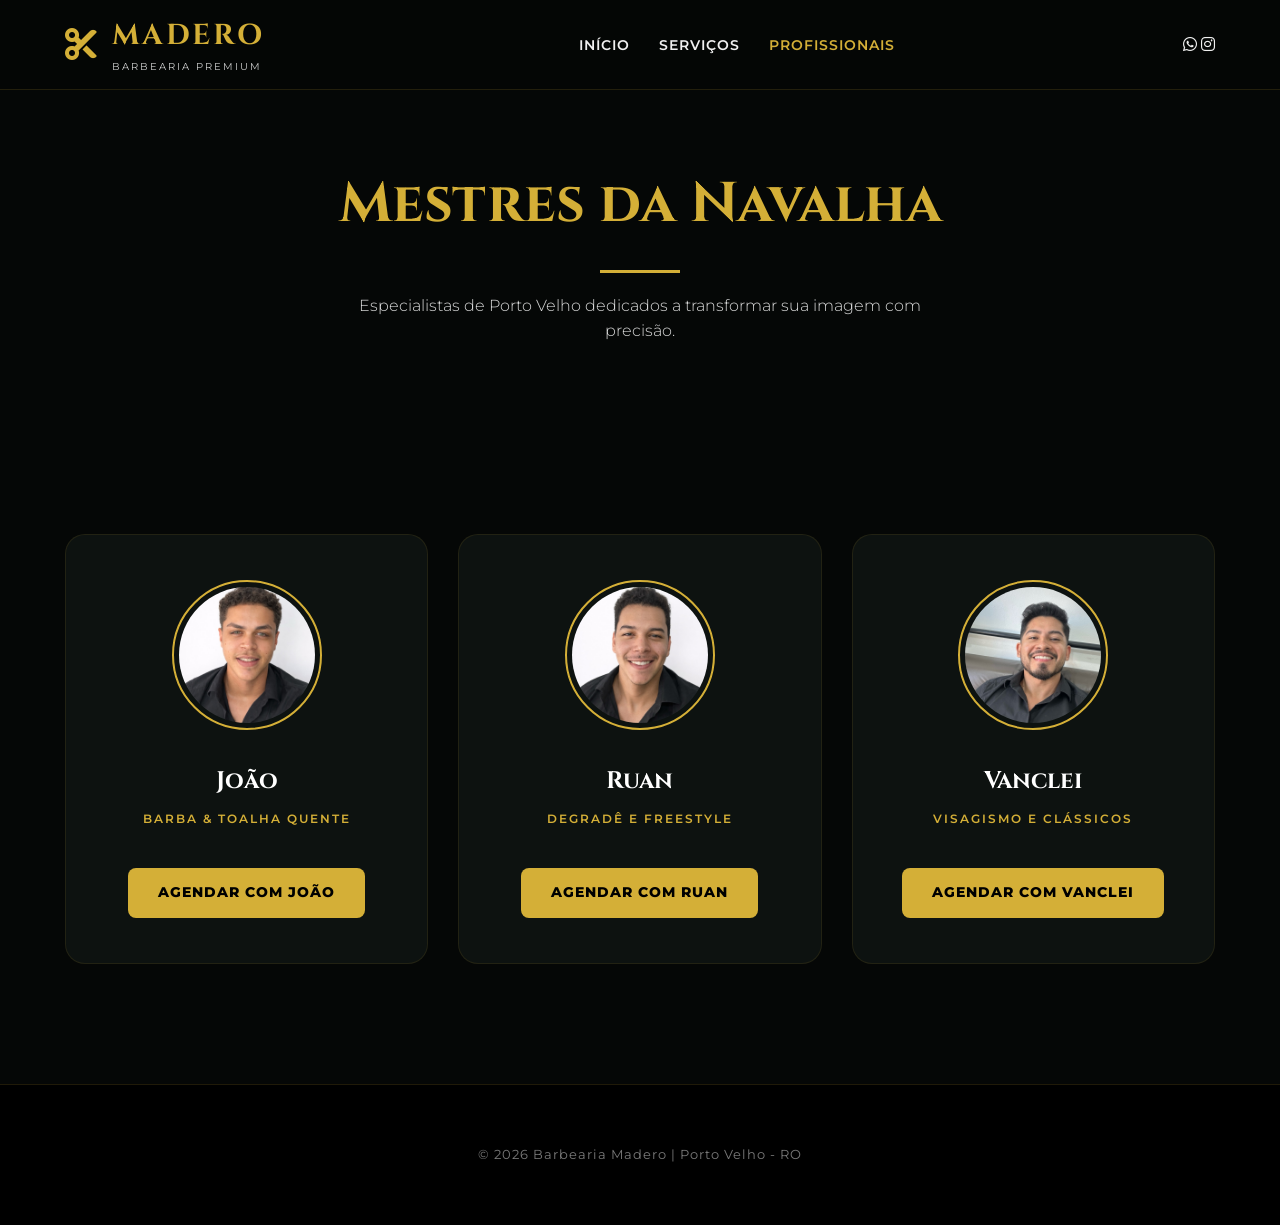
==== commit 772775d3: "Update profissionais.html" ====
--- a/profissionais.html
+++ b/profissionais.html
@@ -9,7 +9,6 @@
     <link rel="stylesheet" href="style.css?v=2026.final">
     
     <style>
-        /* Estilos específicos desta página que dependem de imagens de fundo */
         .page-header {
             padding: 160px 0 80px;
             text-align: center;
@@ -51,9 +50,7 @@
             box-shadow: 0 15px 40px rgba(0,0,0,0.6);
         }
 
-        .prof-card:hover::before {
-            transform: scaleX(1);
-        }
+        .prof-card:hover::before { transform: scaleX(1); }
 
         .prof-img {
             width: 150px;
@@ -71,7 +68,6 @@
             transform: scale(1.05);
         }
 
-        /* Botão específico para evitar link roxo/visitado */
         .btn-prof {
             display: inline-block;
             background: var(--gold) !important;
@@ -79,7 +75,6 @@
             padding: 14px 30px;
             border-radius: 8px;
             font-weight: 800;
-            text-decoration: none !important;
             transition: 0.3s;
             text-transform: uppercase;
             font-size: 0.85rem;
@@ -91,6 +86,7 @@
         .btn-prof:hover {
             background: #fff !important;
             box-shadow: 0 5px 15px rgba(212, 175, 55, 0.3);
+            transform: scale(1.05);
         }
     </style>
 </head>
@@ -123,7 +119,7 @@
         <div class="container">
             <h2 style="font-family: 'Cinzel', serif; font-size: clamp(2rem, 5vw, 3.5rem); color: var(--gold);">Mestres da Navalha</h2>
             <div style="width: 80px; height: 3px; background: var(--gold); margin: 20px auto;"></div>
-            <p style="opacity: 0.9; max-width: 600px; margin: 0 auto; font-weight: 300;">Conheça os especialistas dedicados a transformar sua imagem com precisão e estilo clássico.</p>
+            <p style="opacity: 0.9; max-width: 600px; margin: 0 auto; font-weight: 300;">Especialistas de Porto Velho dedicados a transformar sua imagem com precisão.</p>
         </div>
     </section>
 
@@ -132,40 +128,36 @@
             <div class="prof-grid">
                 
                 <div class="prof-card">
-                    <img src="joao.jpg" alt="Barbeiro João" class="prof-img">
+                    <img src="joao.jpg" alt="Barbeiro João" class="prof-img" onerror="this.src='https://via.placeholder.com/150/222/d4af37?text=JOÃO'">
                     <h3 style="font-family: 'Cinzel', serif; color: #fff; margin-bottom: 8px; font-size: 1.5rem;">João</h3>
                     <p style="color: var(--gold); font-size: 0.75rem; text-transform: uppercase; letter-spacing: 2px; margin-bottom: 30px; font-weight: 600;">Barba & Toalha Quente</p>
-                    <a href="servicos.html" class="btn-prof">Ver Horários</a>
+                    <a href="servicos.html" class="btn-prof">Agendar com João</a>
                 </div>
 
                 <div class="prof-card">
-                    <img src="ruan.jpg" alt="Barbeiro Ruan" class="prof-img">
+                    <img src="ruan.jpg" alt="Barbeiro Ruan" class="prof-img" onerror="this.src='https://via.placeholder.com/150/222/d4af37?text=RUAN'">
                     <h3 style="font-family: 'Cinzel', serif; color: #fff; margin-bottom: 8px; font-size: 1.5rem;">Ruan</h3>
                     <p style="color: var(--gold); font-size: 0.75rem; text-transform: uppercase; letter-spacing: 2px; margin-bottom: 30px; font-weight: 600;">Degradê e Freestyle</p>
-                    <a href="servicos.html" class="btn-prof">Ver Horários</a>
+                    <a href="servicos.html" class="btn-prof">Agendar com Ruan</a>
                 </div>
 
                 <div class="prof-card">
-                    <img src="vanclei.jpg" alt="Barbeiro Vanclei" class="prof-img">
+                    <img src="vanclei.jpg" alt="Barbeiro Vanclei" class="prof-img" onerror="this.src='https://via.placeholder.com/150/222/d4af37?text=VANCLEI'">
                     <h3 style="font-family: 'Cinzel', serif; color: #fff; margin-bottom: 8px; font-size: 1.5rem;">Vanclei</h3>
                     <p style="color: var(--gold); font-size: 0.75rem; text-transform: uppercase; letter-spacing: 2px; margin-bottom: 30px; font-weight: 600;">Visagismo e Clássicos</p>
-                    <a href="servicos.html" class="btn-prof">Ver Horários</a>
+                    <a href="servicos.html" class="btn-prof">Agendar com Vanclei</a>
                 </div>
 
             </div>
         </div>
     </section>
 
-    <footer style="text-align: center; padding: 80px 0; background: #000; border-top: 1px solid rgba(212,175,55,0.15);">
+    <footer style="text-align: center; padding: 60px 0; background: #000; border-top: 1px solid rgba(212,175,55,0.15);">
         <div class="container">
-            <div class="logo-madero" style="font-size: 1.2rem; margin-bottom: 30px;">MADERO</div>
-            <div style="margin-bottom: 30px; font-size: 1.8rem; display: flex; justify-content: center; gap: 30px;">
-                <a href="https://www.instagram.com/barbearia_madero" target="_blank"><i class="fab fa-instagram"></i></a>
-                <a href="https://api.whatsapp.com/send?phone=5569993609069" target="_blank"><i class="fab fa-whatsapp"></i></a>
-            </div>
             <p style="opacity: 0.5; font-size: 0.8rem; letter-spacing: 1px;">© 2026 Barbearia Madero | Porto Velho - RO</p>
         </div>
     </footer>
 
+    <script src="script.js"></script>
 </body>
 </html>
--- a/style.css
+++ b/style.css
@@ -36,7 +36,7 @@
     padding: 0 25px; 
 }
 
-/* ANTI-PURPLE FIX: Garante que links clicados NUNCA fiquem roxos */
+/* ANTI-PURPLE FIX */
 a, a:visited, a:active, a:focus {
     text-decoration: none !important;
     color: inherit !important;
@@ -64,20 +64,15 @@
     width: 100%; 
 }
 
-/* --- NOVA LOGO MADERO (PREMIUM & CLEAN) --- */
 .logo-container {
-    text-decoration: none !important;
     display: flex;
     align-items: center;
     gap: 15px;
-    position: relative;
-    padding: 5px 0;
 }
 
 .logo-icon {
     font-size: 2rem;
     color: var(--gold) !important;
-    transition: var(--transition);
     animation: iconGlow 3s infinite ease-in-out;
 }
 
@@ -87,7 +82,6 @@
     color: var(--gold) !important;
     font-weight: 700;
     letter-spacing: 3px;
-    line-height: 1;
 }
 
 .logo-barbearia {
@@ -96,8 +90,6 @@
     opacity: 0.8;
     text-transform: uppercase;
     letter-spacing: 2px;
-    font-weight: 400;
-    margin-top: 2px;
 }
 
 @keyframes iconGlow {
@@ -105,9 +97,6 @@
     50% { filter: drop-shadow(0 0 12px var(--gold-glow)); transform: scale(1.05); }
 }
 
-.logo-container:hover .logo-icon { transform: rotate(-10deg); }
-
-/* --- NAV MENU --- */
 .nav-desktop a {
     margin-left: 25px;
     font-weight: 600;
@@ -121,27 +110,40 @@
     color: var(--gold) !important;
 }
 
-.social-top a i {
-    font-size: 1.3rem;
-    transition: 0.3s;
-}
-
-.social-top a:hover i {
-    color: var(--gold) !important;
-}
-
-/* --- SERVICES GRID --- */
+/* --- BOTÕES DE AÇÃO --- */
+.btn-main {
+    display: inline-block;
+    background: var(--gold);
+    color: #000 !important;
+    padding: 16px 45px;
+    border-radius: 8px;
+    font-weight: 800;
+    text-transform: uppercase;
+    letter-spacing: 1.5px;
+    transition: var(--transition);
+    border: 2px solid var(--gold);
+    text-decoration: none;
+    cursor: pointer;
+    text-align: center;
+}
+
+.btn-main:hover {
+    background: transparent;
+    color: var(--gold) !important;
+    box-shadow: 0 0 25px var(--gold-glow);
+}
+
+/* --- SERVICES & CARDS --- */
 .services-grid {
     display: grid;
     grid-template-columns: repeat(auto-fill, minmax(280px, 1fr));
     gap: 20px;
-    margin-top: 30px;
 }
 
 .service-card {
     background: var(--bg-card);
     border: 1px solid rgba(212, 175, 55, 0.1);
-    padding: 25px;
+    padding: 30px 25px;
     border-radius: 15px;
     transition: var(--transition);
     display: flex;
@@ -152,200 +154,112 @@
 .service-card:hover {
     border-color: var(--gold);
     transform: translateY(-5px);
-    box-shadow: 0 10px 30px rgba(0,0,0,0.5);
 }
 
 .service-info h3 {
     font-family: 'Cinzel', serif;
+    color: #fff;
+    margin-bottom: 10px;
+}
+
+.service-info .price {
     color: var(--gold);
-    margin-bottom: 10px;
-}
-
-.service-info .price {
+    font-weight: 800;
     display: block;
-    font-size: 1.2rem;
-    font-weight: 800;
     margin-bottom: 5px;
 }
 
 .service-info .time {
     font-size: 0.8rem;
     opacity: 0.6;
-    display: block;
-    margin-bottom: 20px;
-}
-
-/* --- BOOKING MODAL & CALENDAR --- */
+}
+
+/* --- MODAL & CALENDÁRIO --- */
 .modal {
     display: none; 
     position: fixed; 
     z-index: 2000; 
-    left: 0; 
-    top: 0;
-    width: 100%; 
-    height: 100%; 
-    background: rgba(0,0,0,0.92);
+    left: 0; top: 0;
+    width: 100%; height: 100%; 
+    background: rgba(0,0,0,0.95);
     align-items: center; 
     justify-content: center; 
-    backdrop-filter: blur(8px);
-}
-
-.modal-content {
-    background: #0f1412; 
-    border: 1px solid var(--gold);
-    width: 95%; 
-    max-width: 440px; 
-    padding: 25px; 
-    border-radius: 20px;
-    position: relative;
-    max-height: 90vh;
-    overflow-y: auto;
-}
-
-.close-modal {
-    position: absolute;
-    right: 20px;
-    top: 15px;
-    font-size: 2rem;
-    color: var(--gold);
-    cursor: pointer;
-}
-
-/* Estilo do Calendário no Modal */
-.calendar-wrapper {
-    display: flex;
-    align-items: center;
-    gap: 10px;
-    margin: 20px 0;
-}
-
-.days-container {
-    display: flex;
-    overflow-x: auto;
-    gap: 10px;
-    padding-bottom: 5px;
-    scrollbar-width: none;
-}
-
-.days-container::-webkit-scrollbar { display: none; }
+    backdrop-filter: blur(10px);
+}
 
 .day-item {
     min-width: 60px;
     height: 75px;
     background: rgba(255,255,255,0.03);
-    border: 1px solid rgba(212, 175, 55, 0.1);
+    border: 1px solid rgba(255,255,255,0.05);
+    border-radius: 12px;
     display: flex;
     flex-direction: column;
     align-items: center;
     justify-content: center;
-    border-radius: 10px;
     cursor: pointer;
     transition: 0.3s;
 }
 
 .day-item span { font-size: 0.65rem; text-transform: uppercase; opacity: 0.6; }
-.day-item strong { font-size: 1.1rem; }
+.day-item strong { font-size: 1.2rem; }
 
 .day-item.active { 
     background: var(--gold) !important; 
-    color: #000 !important; 
-    font-weight: 800; 
-    border-color: var(--gold);
-}
-
-/* Escolha do Barbeiro */
-.prof-circles {
-    display: flex;
-    justify-content: center;
-    gap: 15px;
-    margin: 20px 0;
-}
-
-.prof-item {
-    text-align: center;
-    cursor: pointer;
-    opacity: 0.4;
-    transition: 0.3s;
-}
-
-.prof-item.active { opacity: 1; transform: scale(1.1); }
-
-.prof-item img {
-    width: 65px;
-    height: 65px;
-    border-radius: 50%;
-    object-fit: cover;
-    border: 2px solid transparent;
-    margin-bottom: 5px;
-}
-
-.prof-item.active img { border-color: var(--gold); }
-.prof-item span { font-size: 0.75rem; display: block; font-weight: 600; }
-
-/* Grade de Horários */
+    color: #000 !important;
+    box-shadow: 0 5px 15px var(--gold-glow);
+}
+
+/* --- GRID DE HORÁRIOS --- */
 .time-grid {
     display: grid;
     grid-template-columns: repeat(3, 1fr);
-    gap: 8px;
+    gap: 10px;
 }
 
 .time-slot {
     background: rgba(255,255,255,0.05);
-    border: 1px solid rgba(255,255,255,0.1);
-    padding: 10px;
+    padding: 12px;
     text-align: center;
     border-radius: 8px;
     cursor: pointer;
     font-weight: 600;
-    font-size: 0.9rem;
+    border: 1px solid transparent;
     transition: 0.3s;
 }
 
 .time-slot:hover {
-    background: var(--gold);
-    color: #000;
-}
-
-/* Botão de Agendamento */
-.btn-book {
-    width: 100%;
-    background: var(--gold) !important;
-    color: #000 !important;
-    border: none;
-    padding: 14px;
-    border-radius: 8px;
-    font-weight: 800;
-    cursor: pointer;
-    text-transform: uppercase;
-    transition: 0.3s;
-    margin-top: 15px;
-}
-
-.btn-book:hover {
-    background: #fff !important;
-    box-shadow: 0 0 15px var(--gold-glow);
-}
-
-.nav-arrow {
-    background: none;
-    border: none;
+    background: rgba(212, 175, 55, 0.1);
+    border-color: var(--gold);
     color: var(--gold);
-    cursor: pointer;
-    font-size: 1.2rem;
-}
+}
+
+/* --- PAGAMENTOS --- */
+.payment-grid {
+    display: grid;
+    grid-template-columns: repeat(2, 1fr);
+    gap: 12px;
+}
+
+.payment-item {
+    display: flex;
+    align-items: center;
+    gap: 12px;
+    background: rgba(255,255,255,0.03);
+    padding: 12px;
+    border-radius: 10px;
+    border: 1px solid rgba(255,255,255,0.05);
+}
+
+.payment-icon { width: 24px; height: 24px; }
 
 /* --- RESPONSIVIDADE --- */
 @media (max-width: 768px) {
-    header { height: 75px; }
-    .logo-madero { font-size: 1.4rem; }
-    .logo-icon { font-size: 1.6rem; }
     .nav-desktop { display: none; }
-    .services-grid { grid-template-columns: 1fr; }
     .time-grid { grid-template-columns: repeat(2, 1fr); }
-    .modal-content { width: 98%; padding: 20px; }
 }
 
 @keyframes fadeInUp { 
-    from { opacity: 0; transform: translateY(20px); } 
+    from { opacity: 0; transform: translateY(15px); } 
     to { opacity: 1; transform: translateY(0); } 
 }
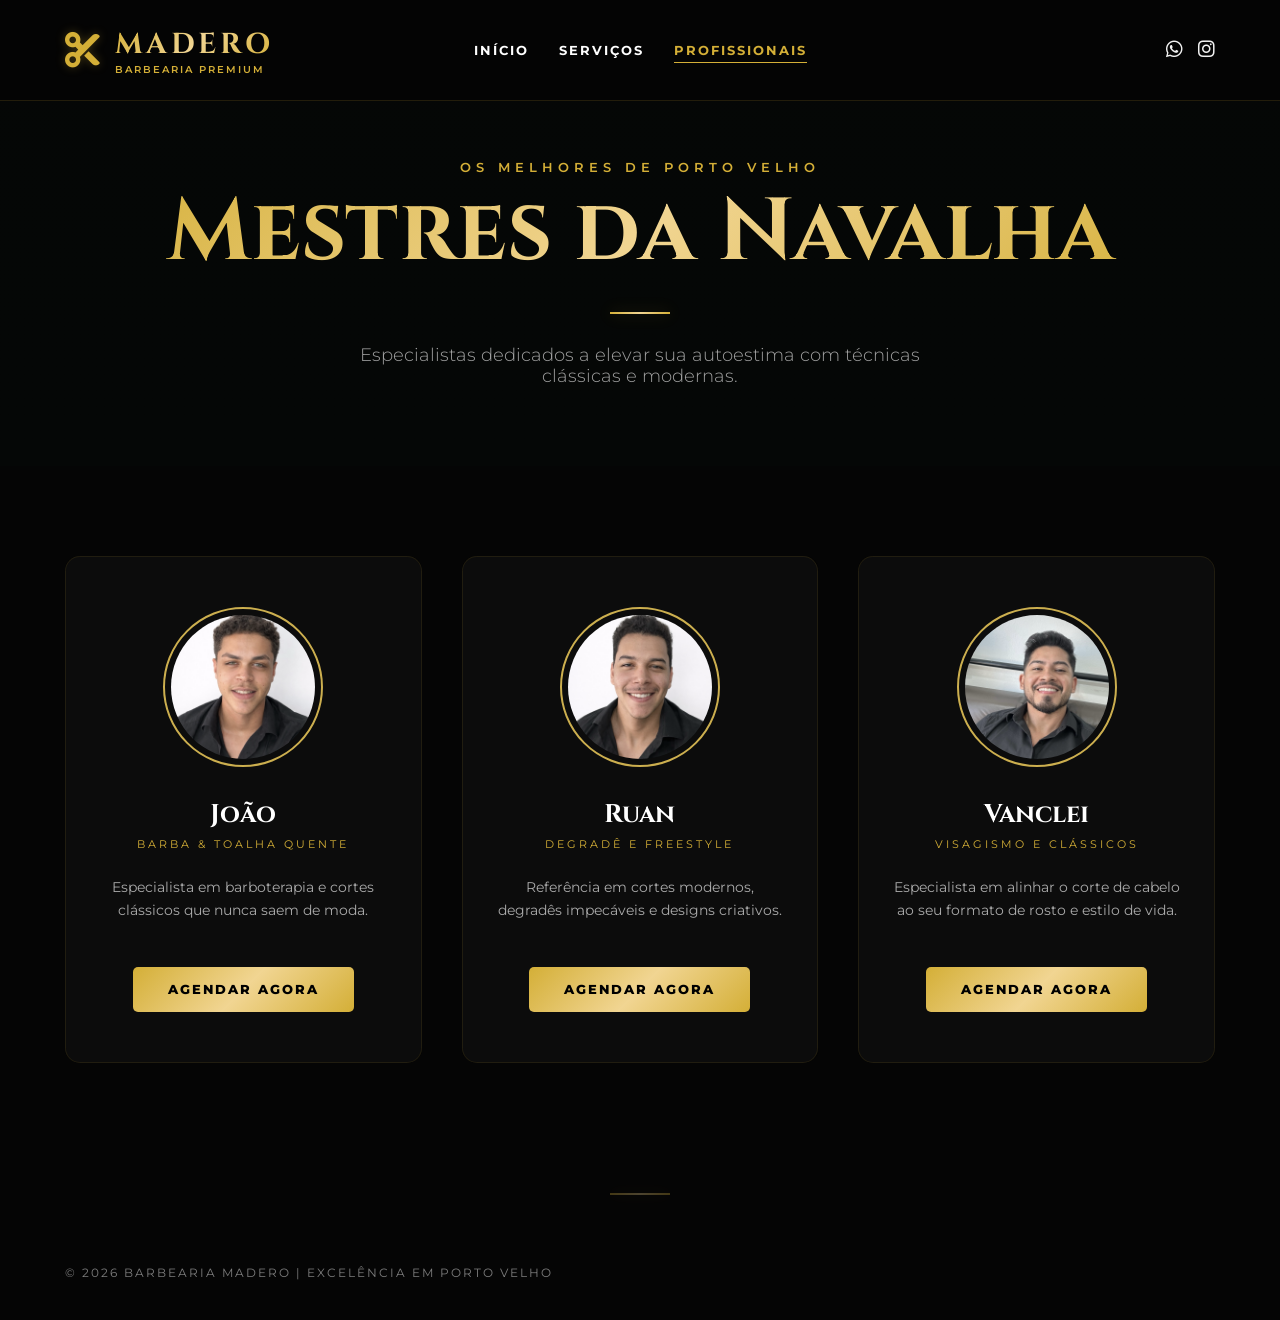
==== commit dab9dbd9: "Update profissionais.html" ====
--- a/profissionais.html
+++ b/profissionais.html
@@ -12,91 +12,102 @@
         .page-header {
             padding: 160px 0 80px;
             text-align: center;
-            background: linear-gradient(rgba(5,7,6,0.88), rgba(5,7,6,1)), url('barber-bg.jpg');
+            background: linear-gradient(rgba(5,7,6,0.92), rgba(5,7,6,1)), url('barber-bg.jpg');
             background-size: cover;
             background-position: center;
         }
 
         .prof-grid {
             display: grid;
-            grid-template-columns: repeat(auto-fit, minmax(280px, 1fr));
-            gap: 30px;
+            grid-template-columns: repeat(auto-fit, minmax(300px, 1fr));
+            gap: 40px;
             margin-top: 50px;
         }
 
         .prof-card {
-            background: var(--bg-card);
+            background: rgba(20, 20, 20, 0.5);
             border: 1px solid rgba(212, 175, 55, 0.1);
-            padding: 45px 25px;
+            padding: 50px 30px;
             text-align: center;
-            border-radius: 20px;
-            transition: var(--transition);
+            border-radius: 15px;
+            transition: all 0.4s cubic-bezier(0.175, 0.885, 0.32, 1.275);
             position: relative;
             overflow: hidden;
+            backdrop-filter: blur(10px);
         }
 
         .prof-card::before {
             content: '';
             position: absolute;
-            top: 0; left: 0; width: 100%; height: 4px;
-            background: var(--gold);
+            top: 0; left: 0; width: 100%; height: 3px;
+            background: var(--gold-linear);
             transform: scaleX(0);
             transition: 0.4s;
         }
 
         .prof-card:hover {
             border-color: var(--gold);
-            transform: translateY(-10px);
-            box-shadow: 0 15px 40px rgba(0,0,0,0.6);
+            transform: translateY(-15px);
+            box-shadow: 0 20px 50px rgba(0,0,0,0.8);
+            background: rgba(25, 25, 25, 0.8);
         }
 
         .prof-card:hover::before { transform: scaleX(1); }
 
+        .prof-img-container {
+            position: relative;
+            width: 160px;
+            height: 160px;
+            margin: 0 auto 30px;
+        }
+
         .prof-img {
-            width: 150px;
-            height: 150px;
+            width: 100%;
+            height: 100%;
             border-radius: 50%;
             object-fit: cover;
-            margin-bottom: 25px;
             border: 2px solid var(--gold);
-            padding: 5px;
-            transition: var(--transition);
+            padding: 6px;
+            transition: 0.5s;
+            filter: grayscale(20%);
         }
 
         .prof-card:hover .prof-img {
-            box-shadow: 0 0 20px var(--gold-glow);
-            transform: scale(1.05);
+            filter: grayscale(0%);
+            box-shadow: 0 0 30px var(--gold-glow);
+            transform: rotate(5deg) scale(1.1);
         }
 
         .btn-prof {
             display: inline-block;
-            background: var(--gold) !important;
+            background: var(--gold-linear) !important;
             color: #000 !important;
-            padding: 14px 30px;
-            border-radius: 8px;
+            padding: 15px 35px;
+            border-radius: 5px;
             font-weight: 800;
             transition: 0.3s;
             text-transform: uppercase;
-            font-size: 0.85rem;
+            font-size: 0.8rem;
             border: none;
-            letter-spacing: 1px;
-            margin-top: 10px;
+            letter-spacing: 2px;
+            margin-top: 15px;
+            text-decoration: none;
         }
 
         .btn-prof:hover {
-            background: #fff !important;
-            box-shadow: 0 5px 15px rgba(212, 175, 55, 0.3);
+            filter: brightness(1.2);
             transform: scale(1.05);
+            box-shadow: 0 5px 20px rgba(212, 175, 55, 0.4);
         }
     </style>
 </head>
-<body>
+<body class="profissionais-page">
 
-    <header>
+    <header id="navbar">
         <div class="container header-flex">
             <a href="index.html" class="logo-container">
                 <i class="fas fa-cut logo-icon"></i>
-                <div style="display: flex; flex-direction: column;">
+                <div class="logo-text">
                     <span class="logo-madero">MADERO</span>
                     <span class="logo-barbearia">Barbearia Premium</span>
                 </div>
@@ -115,49 +126,67 @@
         </div>
     </header>
 
-    <section class="page-header">
+    <main>
+        <section class="page-header">
+            <div class="container">
+                <span class="logo-barbearia" style="letter-spacing: 5px; color: var(--gold); font-size: 0.8rem;">OS MELHORES DE PORTO VELHO</span>
+                <h2 class="hero-title" style="margin-top: 10px;">Mestres da Navalha</h2>
+                <div class="gold-divider"></div>
+                <p class="hero-subtitle" style="max-width: 600px; margin: 0 auto;">Especialistas dedicados a elevar sua autoestima com técnicas clássicas e modernas.</p>
+            </div>
+        </section>
+
+        <section class="team-section" style="padding: 40px 0 100px;">
+            <div class="container">
+                <div class="prof-grid">
+                    
+                    <div class="prof-card" data-aos="fade-up">
+                        <div class="prof-img-container">
+                            <img src="joao.jpg" alt="Barbeiro João" class="prof-img" onerror="this.src='https://via.placeholder.com/160/222/d4af37?text=JOÃO'">
+                        </div>
+                        <h3 style="font-family: 'Cinzel', serif; color: #fff; margin-bottom: 5px; font-size: 1.6rem;">João</h3>
+                        <p style="color: var(--gold); font-size: 0.7rem; text-transform: uppercase; letter-spacing: 3px; margin-bottom: 25px;">Barba & Toalha Quente</p>
+                        <p style="font-size: 0.9rem; color: #aaa; margin-bottom: 30px; line-height: 1.6;">Especialista em barboterapia e cortes clássicos que nunca saem de moda.</p>
+                        <a href="servicos.html" class="btn-prof">Agendar Agora</a>
+                    </div>
+
+                    <div class="prof-card" data-aos="fade-up" data-aos-delay="100">
+                        <div class="prof-img-container">
+                            <img src="ruan.jpg" alt="Barbeiro Ruan" class="prof-img" onerror="this.src='https://via.placeholder.com/160/222/d4af37?text=RUAN'">
+                        </div>
+                        <h3 style="font-family: 'Cinzel', serif; color: #fff; margin-bottom: 5px; font-size: 1.6rem;">Ruan</h3>
+                        <p style="color: var(--gold); font-size: 0.7rem; text-transform: uppercase; letter-spacing: 3px; margin-bottom: 25px;">Degradê e Freestyle</p>
+                        <p style="font-size: 0.9rem; color: #aaa; margin-bottom: 30px; line-height: 1.6;">Referência em cortes modernos, degradês impecáveis e designs criativos.</p>
+                        <a href="servicos.html" class="btn-prof">Agendar Agora</a>
+                    </div>
+
+                    <div class="prof-card" data-aos="fade-up" data-aos-delay="200">
+                        <div class="prof-img-container">
+                            <img src="vanclei.jpg" alt="Barbeiro Vanclei" class="prof-img" onerror="this.src='https://via.placeholder.com/160/222/d4af37?text=VANCLEI'">
+                        </div>
+                        <h3 style="font-family: 'Cinzel', serif; color: #fff; margin-bottom: 5px; font-size: 1.6rem;">Vanclei</h3>
+                        <p style="color: var(--gold); font-size: 0.7rem; text-transform: uppercase; letter-spacing: 3px; margin-bottom: 25px;">Visagismo e Clássicos</p>
+                        <p style="font-size: 0.9rem; color: #aaa; margin-bottom: 30px; line-height: 1.6;">Especialista em alinhar o corte de cabelo ao seu formato de rosto e estilo de vida.</p>
+                        <a href="servicos.html" class="btn-prof">Agendar Agora</a>
+                    </div>
+
+                </div>
+            </div>
+        </section>
+    </main>
+
+    <footer class="main-footer" style="background: #050505;">
         <div class="container">
-            <h2 style="font-family: 'Cinzel', serif; font-size: clamp(2rem, 5vw, 3.5rem); color: var(--gold);">Mestres da Navalha</h2>
-            <div style="width: 80px; height: 3px; background: var(--gold); margin: 20px auto;"></div>
-            <p style="opacity: 0.9; max-width: 600px; margin: 0 auto; font-weight: 300;">Especialistas de Porto Velho dedicados a transformar sua imagem com precisão.</p>
-        </div>
-    </section>
-
-    <section class="team-section" style="padding: 60px 0 120px;">
-        <div class="container">
-            <div class="prof-grid">
-                
-                <div class="prof-card">
-                    <img src="joao.jpg" alt="Barbeiro João" class="prof-img" onerror="this.src='https://via.placeholder.com/150/222/d4af37?text=JOÃO'">
-                    <h3 style="font-family: 'Cinzel', serif; color: #fff; margin-bottom: 8px; font-size: 1.5rem;">João</h3>
-                    <p style="color: var(--gold); font-size: 0.75rem; text-transform: uppercase; letter-spacing: 2px; margin-bottom: 30px; font-weight: 600;">Barba & Toalha Quente</p>
-                    <a href="servicos.html" class="btn-prof">Agendar com João</a>
-                </div>
-
-                <div class="prof-card">
-                    <img src="ruan.jpg" alt="Barbeiro Ruan" class="prof-img" onerror="this.src='https://via.placeholder.com/150/222/d4af37?text=RUAN'">
-                    <h3 style="font-family: 'Cinzel', serif; color: #fff; margin-bottom: 8px; font-size: 1.5rem;">Ruan</h3>
-                    <p style="color: var(--gold); font-size: 0.75rem; text-transform: uppercase; letter-spacing: 2px; margin-bottom: 30px; font-weight: 600;">Degradê e Freestyle</p>
-                    <a href="servicos.html" class="btn-prof">Agendar com Ruan</a>
-                </div>
-
-                <div class="prof-card">
-                    <img src="vanclei.jpg" alt="Barbeiro Vanclei" class="prof-img" onerror="this.src='https://via.placeholder.com/150/222/d4af37?text=VANCLEI'">
-                    <h3 style="font-family: 'Cinzel', serif; color: #fff; margin-bottom: 8px; font-size: 1.5rem;">Vanclei</h3>
-                    <p style="color: var(--gold); font-size: 0.75rem; text-transform: uppercase; letter-spacing: 2px; margin-bottom: 30px; font-weight: 600;">Visagismo e Clássicos</p>
-                    <a href="servicos.html" class="btn-prof">Agendar com Vanclei</a>
-                </div>
-
-            </div>
-        </div>
-    </section>
-
-    <footer style="text-align: center; padding: 60px 0; background: #000; border-top: 1px solid rgba(212,175,55,0.15);">
-        <div class="container">
-            <p style="opacity: 0.5; font-size: 0.8rem; letter-spacing: 1px;">© 2026 Barbearia Madero | Porto Velho - RO</p>
+            <div class="gold-divider" style="opacity: 0.3;"></div>
+            <p style="padding: 40px 0; opacity: 0.5; font-size: 0.75rem; letter-spacing: 2px;">© 2026 BARBEARIA MADERO | EXCELÊNCIA EM PORTO VELHO</p>
         </div>
     </footer>
 
-    <script src="script.js"></script>
+    <script src="https://unpkg.com/aos@2.3.1/dist/aos.js"></script>
+    <script>
+        document.addEventListener('DOMContentLoaded', () => {
+            if(window.AOS) AOS.init({ duration: 1000, once: true });
+        });
+    </script>
 </body>
 </html>
--- a/style.css
+++ b/style.css
@@ -1,20 +1,25 @@
-/* BARBEARIA MADERO - PROFESSIONAL STYLESHEET 2026
-    Design: Premium Dark & Gold | Porto Velho, RO
-    Status: FINAL COMPILATION (Full Integrated Version)
+/* BARBEARIA MADERO - PREMIUM 2026 
+   DESIGN: DARK & GOLD REFINED (COMPLETE & RESPONSIVE)
+   ATUALIZADO: SUPORTE PARA DATA COMPLETA (DIA/MÊS/ANO)
+   CORREÇÃO: NAVBAR CENTRALIZADO 
 */
 
+@import url('https://fonts.googleapis.com/css2?family=Cinzel:wght@400;700&family=Montserrat:wght@300;400;600;700;800&display=swap');
+
 :root {
+    --gold-linear: linear-gradient(135deg, #d4af37 0%, #f1d592 50%, #d4af37 100%);
     --gold: #d4af37;
-    --gold-dark: #aa891d;
-    --gold-glow: rgba(212, 175, 55, 0.4);
-    --bg-black: #050706;
-    --bg-card: #0d1210;
-    --text-gold: #e5c158;
+    --gold-dark: #aa8a2e;
+    --gold-glow: rgba(212, 175, 55, 0.3);
+    --black: #050505;
+    --dark-grey: #121212;
+    --card-bg: rgba(18, 18, 18, 0.8);
     --text-light: #f1f1f1;
+    --text-muted: #a0a0a0;
     --transition: all 0.4s cubic-bezier(0.165, 0.84, 0.44, 1);
 }
 
-/* --- RESET & BASE --- */
+/* --- Resets e Globais --- */
 * { 
     margin: 0; 
     padding: 0; 
@@ -23,11 +28,11 @@
 }
 
 body {
+    background-color: var(--black);
+    color: var(--text-light);
     font-family: 'Montserrat', sans-serif;
-    background-color: var(--bg-black);
-    color: var(--text-light);
-    line-height: 1.6;
     overflow-x: hidden;
+    -webkit-font-smoothing: antialiased;
 }
 
 .container { 
@@ -36,230 +41,495 @@
     padding: 0 25px; 
 }
 
-/* ANTI-PURPLE FIX */
-a, a:visited, a:active, a:focus {
-    text-decoration: none !important;
-    color: inherit !important;
-    outline: none;
-}
-
-/* --- HEADER & NAVIGATION --- */
+/* --- Header & Navegação (CORRIGIDO) --- */
 header {
-    position: fixed; 
+    background: rgba(5, 5, 5, 0.95);
+    border-bottom: 1px solid rgba(212, 175, 55, 0.15);
+    position: fixed;
     top: 0; 
     width: 100%; 
-    height: 90px;
-    background: rgba(5, 7, 6, 0.95); 
+    z-index: 1000;
     backdrop-filter: blur(15px);
-    z-index: 1000; 
-    display: flex; 
-    align-items: center;
-    border-bottom: 1px solid rgba(212, 175, 55, 0.15);
+    transition: var(--transition);
 }
 
 .header-flex { 
     display: flex; 
     justify-content: space-between; 
     align-items: center; 
-    width: 100%; 
-}
-
-.logo-container {
-    display: flex;
-    align-items: center;
+    height: 100px; 
+}
+
+/* Ajuste nas laterais para garantir o centro do menu */
+.logo-container, .social-top {
+    flex: 1; /* Faz as duas laterais ocuparem o mesmo espaço */
+}
+
+.social-top {
+    display: flex;
+    justify-content: flex-end; /* Alinha ícones na direita */
     gap: 15px;
 }
 
-.logo-icon {
-    font-size: 2rem;
-    color: var(--gold) !important;
-    animation: iconGlow 3s infinite ease-in-out;
-}
-
-.logo-madero {
-    font-family: 'Cinzel', serif;
-    font-size: 1.8rem;
-    color: var(--gold) !important;
+.logo-container { 
+    display: flex; 
+    align-items: center; 
+    gap: 15px; 
+    text-decoration: none; 
+}
+
+.logo-madero { 
+    font-family: 'Cinzel', serif; 
+    font-size: 1.8rem; 
+    background: var(--gold-linear);
+    -webkit-background-clip: text;
+    -webkit-text-fill-color: transparent;
+    letter-spacing: 4px; 
     font-weight: 700;
-    letter-spacing: 3px;
 }
 
 .logo-barbearia {
-    font-size: 0.65rem;
-    color: #fff !important;
-    opacity: 0.8;
+    display: block;
+    font-size: 0.6rem;
     text-transform: uppercase;
     letter-spacing: 2px;
-}
-
-@keyframes iconGlow {
-    0%, 100% { filter: drop-shadow(0 0 2px var(--gold)); transform: scale(1); }
-    50% { filter: drop-shadow(0 0 12px var(--gold-glow)); transform: scale(1.05); }
+    color: var(--gold);
+    font-weight: 600;
+}
+
+.logo-icon { 
+    font-size: 2.2rem; 
+    color: var(--gold); 
+    filter: drop-shadow(0 0 5px var(--gold-glow)); 
+}
+
+.nav-desktop {
+    display: flex;
+    align-items: center;
+    justify-content: center;
+    flex: 2; /* Dá mais espaço para o menu central */
 }
 
 .nav-desktop a {
-    margin-left: 25px;
-    font-weight: 600;
+    color: #fff; 
+    text-decoration: none; 
+    margin: 0 15px; /* Margem lateral igualada */
+    font-size: 0.8rem; 
+    font-weight: 700; 
+    text-transform: uppercase;
+    letter-spacing: 2px;
+    transition: var(--transition);
+    position: relative;
+    white-space: nowrap;
+}
+
+.nav-desktop a::after {
+    content: ''; position: absolute; bottom: -5px; left: 0; width: 0; height: 1px;
+    background: var(--gold); transition: var(--transition);
+}
+
+.nav-desktop a:hover::after, .nav-desktop a.active::after { width: 100%; }
+.nav-desktop a:hover, .nav-desktop a.active { color: var(--gold); }
+
+.social-top a {
+    color: var(--text-light);
+    font-size: 1.2rem;
+    transition: var(--transition);
+    text-decoration: none;
+    display: flex;
+    align-items: center;
+}
+
+.social-top a:hover i {
+    color: var(--gold);
+    filter: drop-shadow(0 0 8px var(--gold-glow));
+    transform: translateY(-2px);
+}
+
+/* --- Hero Section --- */
+.hero {
+    height: 100vh; display: flex; align-items: center; justify-content: center;
+    text-align: center; position: relative;
+    background: linear-gradient(rgba(0,0,0,0.6), rgba(0,0,0,0.95)), url('hero-bg.jpg') center/cover;
+}
+
+.hero-title { 
+    font-family: 'Cinzel', serif; 
+    font-size: clamp(2.8rem, 10vw, 5.5rem); 
+    line-height: 1.1;
+    background: var(--gold-linear);
+    -webkit-background-clip: text;
+    -webkit-text-fill-color: transparent;
+    margin-bottom: 10px;
+    font-weight: 700;
+}
+
+.gold-divider { 
+    width: 60px; height: 2px; 
+    background: var(--gold-linear); 
+    margin: 30px auto; 
+    box-shadow: 0 0 15px var(--gold-glow);
+}
+
+.hero-subtitle {
+    font-size: 1.1rem;
+    color: var(--text-muted);
+    max-width: 600px;
+    margin: 0 auto 40px;
+    font-weight: 300;
+}
+
+/* --- Botões --- */
+.btn-main, .btn-outline {
+    display: inline-block;
+    padding: 16px 35px;
+    font-size: 0.85rem;
+    border-radius: 2px; 
+    font-weight: 800; 
+    text-transform: uppercase;
+    text-align: center; 
+    cursor: pointer;
+    transition: var(--transition); 
+    text-decoration: none;
+    letter-spacing: 2px;
+    border: none;
+}
+
+.btn-main {
+    background: var(--gold-linear); 
+    color: #000;
+    box-shadow: 0 4px 15px rgba(212, 175, 55, 0.2);
+}
+
+.btn-main:hover { 
+    transform: scale(1.02);
+    box-shadow: 0 8px 25px var(--gold-glow);
+    filter: brightness(1.1);
+}
+
+.btn-outline {
+    border: 1px solid var(--gold);
+    color: var(--gold);
+    background: transparent;
+}
+
+.btn-outline:hover {
+    background: var(--gold);
+    color: #000;
+}
+
+/* --- SEÇÃO DE DOWNLOAD APK --- */
+#download { 
+    padding: 100px 0; 
+    background-color: var(--black); 
+}
+
+.download-card {
+    max-width: 800px;
+    margin: 0 auto;
+    border: 1px solid rgba(212, 175, 55, 0.2);
+    padding: 60px 40px;
+    border-radius: 4px;
+    background: var(--dark-grey);
+    text-align: center;
+    box-shadow: 0 20px 40px rgba(0,0,0,0.4);
+    transition: var(--transition);
+}
+
+.download-card:hover {
+    border-color: var(--gold);
+    box-shadow: 0 25px 50px rgba(0,0,0,0.6);
+}
+
+.btn-download-app {
+    display: inline-block;
+    background: var(--gold-linear);
+    color: #000 !important;
+    padding: 18px 45px;
+    border-radius: 2px;
+    text-decoration: none;
+    font-weight: 800;
     font-size: 0.9rem;
+    letter-spacing: 2px;
     text-transform: uppercase;
-    letter-spacing: 1px;
-    transition: var(--transition);
-}
-
-.nav-desktop a:hover, .nav-desktop a.active {
-    color: var(--gold) !important;
-}
-
-/* --- BOTÕES DE AÇÃO --- */
-.btn-main {
-    display: inline-block;
-    background: var(--gold);
-    color: #000 !important;
-    padding: 16px 45px;
-    border-radius: 8px;
-    font-weight: 800;
+    transition: var(--transition);
+    box-shadow: 0 4px 15px var(--gold-glow);
+    margin-top: 20px;
+}
+
+.download-info-tags {
+    margin-top: 30px;
+    display: flex;
+    justify-content: center;
+    gap: 25px;
+    font-size: 0.7rem;
+    color: var(--text-muted);
     text-transform: uppercase;
     letter-spacing: 1.5px;
-    transition: var(--transition);
-    border: 2px solid var(--gold);
-    text-decoration: none;
-    cursor: pointer;
-    text-align: center;
-}
-
-.btn-main:hover {
-    background: transparent;
-    color: var(--gold) !important;
-    box-shadow: 0 0 25px var(--gold-glow);
-}
-
-/* --- SERVICES & CARDS --- */
+}
+
+.download-info-tags i { color: var(--gold); margin-right: 8px; }
+
+/* --- Grid de Serviços --- */
 .services-grid {
     display: grid;
-    grid-template-columns: repeat(auto-fill, minmax(280px, 1fr));
-    gap: 20px;
+    grid-template-columns: repeat(auto-fill, minmax(300px, 1fr));
+    gap: 30px;
+    padding: 60px 0;
 }
 
 .service-card {
-    background: var(--bg-card);
+    background: var(--card-bg);
     border: 1px solid rgba(212, 175, 55, 0.1);
-    padding: 30px 25px;
-    border-radius: 15px;
-    transition: var(--transition);
+    padding: 35px;
+    border-radius: 4px;
     display: flex;
     flex-direction: column;
     justify-content: space-between;
-}
-
-.service-card:hover {
-    border-color: var(--gold);
-    transform: translateY(-5px);
-}
-
-.service-info h3 {
-    font-family: 'Cinzel', serif;
-    color: #fff;
-    margin-bottom: 10px;
-}
-
-.service-info .price {
+    min-height: 320px;
+    transition: var(--transition);
+}
+
+.service-card:hover { 
+    border-color: var(--gold); 
+    transform: translateY(-10px);
+    box-shadow: 0 20px 40px rgba(0,0,0,0.5);
+}
+
+.service-info h3 { 
+    font-family: 'Cinzel', serif; 
+    color: var(--gold); 
+    font-size: 1.4rem;
+    margin-bottom: 15px; 
+    letter-spacing: 1px;
+}
+
+.price { font-size: 1.6rem; font-weight: 800; color: #fff; margin-bottom: 5px; display: block; }
+.time { font-size: 0.75rem; color: var(--text-muted); text-transform: uppercase; letter-spacing: 1px; margin-bottom: 25px; display: block; }
+
+/* --- Modal de Agendamento --- */
+.modal {
+    display: none;
+    position: fixed;
+    z-index: 2000;
+    left: 0; top: 0;
+    width: 100%; height: 100%;
+    background-color: rgba(0,0,0,0.9);
+    backdrop-filter: blur(8px);
+    overflow-y: auto;
+    padding: 20px;
+    align-items: center;
+    justify-content: center;
+}
+
+.modal-content {
+    background: var(--dark-grey);
+    margin: 2% auto;
+    padding: 40px;
+    border: 1px solid rgba(212, 175, 55, 0.2);
+    width: 95%;
+    max-width: 650px;
+    border-radius: 4px;
+    position: relative;
+    box-shadow: 0 25px 50px rgba(0,0,0,0.5);
+}
+
+.modal-header {
+    display: flex;
+    justify-content: space-between;
+    align-items: center;
+    margin-bottom: 30px;
+    border-bottom: 1px solid rgba(212, 175, 55, 0.1);
+    padding-bottom: 15px;
+}
+
+.modal-header h3 { font-family: 'Cinzel', serif; color: var(--gold); letter-spacing: 2px; }
+
+.close-modal {
+    color: var(--text-muted);
+    font-size: 2rem;
+    cursor: pointer;
+    transition: var(--transition);
+}
+.close-modal:hover { color: var(--gold); }
+
+.booking-steps .step { margin-bottom: 35px; }
+.booking-steps h4 { 
+    font-size: 0.8rem; letter-spacing: 2px; color: var(--text-muted); margin-bottom: 20px;
+    display: flex; align-items: center; gap: 10px; text-transform: uppercase;
+}
+.booking-steps h4 i { color: var(--gold); }
+
+/* --- Calendário --- */
+.calendar-navigation {
+    display: flex;
+    align-items: center;
+    position: relative;
+    gap: 15px;
+    margin-top: 15px;
+}
+
+.nav-btn {
+    background: rgba(212, 175, 55, 0.1);
+    border: 1px solid var(--gold);
     color: var(--gold);
-    font-weight: 800;
-    display: block;
-    margin-bottom: 5px;
-}
-
-.service-info .time {
-    font-size: 0.8rem;
-    opacity: 0.6;
-}
-
-/* --- MODAL & CALENDÁRIO --- */
-.modal {
-    display: none; 
-    position: fixed; 
-    z-index: 2000; 
-    left: 0; top: 0;
-    width: 100%; height: 100%; 
-    background: rgba(0,0,0,0.95);
-    align-items: center; 
-    justify-content: center; 
-    backdrop-filter: blur(10px);
-}
-
-.day-item {
-    min-width: 60px;
-    height: 75px;
-    background: rgba(255,255,255,0.03);
-    border: 1px solid rgba(255,255,255,0.05);
-    border-radius: 12px;
-    display: flex;
-    flex-direction: column;
+    width: 42px;
+    height: 42px;
+    border-radius: 50%;
+    display: flex;
     align-items: center;
     justify-content: center;
     cursor: pointer;
-    transition: 0.3s;
-}
-
-.day-item span { font-size: 0.65rem; text-transform: uppercase; opacity: 0.6; }
-.day-item strong { font-size: 1.2rem; }
-
-.day-item.active { 
-    background: var(--gold) !important; 
-    color: #000 !important;
-    box-shadow: 0 5px 15px var(--gold-glow);
-}
-
-/* --- GRID DE HORÁRIOS --- */
-.time-grid {
-    display: grid;
-    grid-template-columns: repeat(3, 1fr);
-    gap: 10px;
+    transition: var(--transition);
+    flex-shrink: 0;
+}
+
+.nav-btn:hover {
+    background: var(--gold);
+    color: #000;
+    box-shadow: 0 0 15px var(--gold-glow);
+}
+
+.days-container {
+    flex: 1;
+    display: flex; 
+    gap: 12px; 
+    overflow-x: auto; 
+    padding: 10px 0;
+    scroll-behavior: smooth;
+    scrollbar-width: none;
+}
+.days-container::-webkit-scrollbar { display: none; }
+
+.day-card {
+    min-width: 95px; 
+    padding: 15px 10px;
+    background: rgba(255,255,255,0.03);
+    border: 1px solid rgba(212, 175, 55, 0.1);
+    text-align: center; 
+    cursor: pointer; 
+    transition: var(--transition);
+    border-radius: 4px;
+    display: flex;
+    flex-direction: column;
+    justify-content: center;
+    gap: 2px;
+}
+
+.day-card span { font-size: 0.65rem; text-transform: uppercase; opacity: 0.7; letter-spacing: 1px; }
+.day-card strong { font-size: 1.4rem; display: block; line-height: 1; margin: 4px 0; }
+.day-card small { font-size: 0.6rem; opacity: 0.6; text-transform: uppercase; font-weight: 600; }
+
+.day-card:hover { border-color: var(--gold); background: rgba(212, 175, 55, 0.05); }
+
+.day-card.active { 
+    background: var(--gold-linear); 
+    color: #000; 
+    border-color: var(--gold); 
+    font-weight: 700; 
+    box-shadow: 0 8px 20px var(--gold-glow);
+    transform: translateY(-3px);
+}
+
+.day-card.active small, .day-card.active span { color: #000; opacity: 0.8; }
+
+/* Profissionais no Modal */
+.prof-circles { display: flex; gap: 25px; justify-content: center; flex-wrap: wrap; margin-top: 20px; }
+.prof-item { cursor: pointer; text-align: center; transition: var(--transition); width: 100px; }
+
+.prof-img-wrapper {
+    width: 85px; height: 85px; border-radius: 50%; overflow: hidden;
+    margin: 0 auto 12px; border: 2px solid rgba(212, 175, 55, 0.1); transition: var(--transition);
+    position: relative;
+    background: #1a1a1a;
+}
+
+.prof-img-wrapper img {
+    width: 100%; height: 100%; object-fit: cover; display: block;
+}
+
+.prof-item:hover .prof-img-wrapper, .prof-item.selected .prof-img-wrapper {
+    border-color: var(--gold); 
+    box-shadow: 0 0 20px var(--gold-glow);
+    transform: scale(1.08);
+}
+
+.prof-item span { font-size: 0.9rem; font-weight: 600; color: var(--text-muted); transition: var(--transition); }
+.prof-item.selected span { color: var(--gold); font-weight: 800; }
+
+/* Horários no Modal */
+.time-grid { 
+    display: grid; 
+    grid-template-columns: repeat(auto-fill, minmax(100px, 1fr)); 
+    gap: 12px; 
+    margin-top: 15px; 
 }
 
 .time-slot {
-    background: rgba(255,255,255,0.05);
-    padding: 12px;
-    text-align: center;
-    border-radius: 8px;
-    cursor: pointer;
-    font-weight: 600;
-    border: 1px solid transparent;
-    transition: 0.3s;
-}
-
-.time-slot:hover {
-    background: rgba(212, 175, 55, 0.1);
-    border-color: var(--gold);
-    color: var(--gold);
-}
-
-/* --- PAGAMENTOS --- */
-.payment-grid {
-    display: grid;
-    grid-template-columns: repeat(2, 1fr);
-    gap: 12px;
-}
-
-.payment-item {
-    display: flex;
-    align-items: center;
-    gap: 12px;
-    background: rgba(255,255,255,0.03);
-    padding: 12px;
-    border-radius: 10px;
-    border: 1px solid rgba(255,255,255,0.05);
-}
-
-.payment-icon { width: 24px; height: 24px; }
-
-/* --- RESPONSIVIDADE --- */
+    padding: 15px; background: rgba(255,255,255,0.05);
+    border: 1px solid rgba(255,255,255,0.1); text-align: center;
+    cursor: pointer; font-weight: 700; transition: var(--transition); font-size: 1rem;
+    border-radius: 4px;
+}
+.time-slot:hover { 
+    border-color: var(--gold); 
+    color: var(--gold); 
+    background: rgba(212, 175, 55, 0.08); 
+    transform: translateY(-2px);
+}
+
+/* --- Localização e Pagamento --- */
+.location { padding: 100px 0; background: var(--black); }
+.location-wrapper { display: grid; grid-template-columns: 1fr 1fr; gap: 60px; }
+.contact-info p { margin-bottom: 15px; font-size: 1rem; color: #fff !important; line-height: 1.6; }
+.contact-info i { color: var(--gold); margin-right: 10px; width: 20px; }
+
+.payment-grid { display: grid; grid-template-columns: 1fr 1fr; gap: 12px; margin-top: 25px; }
+.payment-item { 
+    display: flex; align-items: center; background: rgba(255,255,255,0.03); 
+    padding: 12px 18px; border-radius: 4px; font-size: 0.75rem;
+    color: var(--text-muted); text-transform: uppercase; letter-spacing: 1px;
+}
+.payment-item i { color: var(--gold); margin-right: 10px; }
+
+.map-box { 
+    height: 400px; border-radius: 4px; border: 1px solid rgba(212, 175, 55, 0.2); 
+    overflow: hidden; filter: grayscale(0.5) contrast(1.1); 
+}
+
+/* --- Responsividade Premium --- */
 @media (max-width: 768px) {
-    .nav-desktop { display: none; }
-    .time-grid { grid-template-columns: repeat(2, 1fr); }
-}
-
-@keyframes fadeInUp { 
-    from { opacity: 0; transform: translateY(15px); } 
-    to { opacity: 1; transform: translateY(0); } 
-}
+    .header-flex { height: auto; padding: 15px 0; flex-direction: column; gap: 15px; }
+    
+    .logo-container, .social-top, .nav-desktop {
+        flex: none;
+        width: 100%;
+        justify-content: center;
+        margin-left: 0;
+    }
+
+    .nav-desktop a { margin: 0 8px; font-size: 0.7rem; letter-spacing: 1px; }
+
+    .modal-content { 
+        width: 98%; 
+        padding: 30px 15px; 
+    }
+
+    .day-card {
+        min-width: 85px;
+        padding: 12px 8px;
+    }
+
+    .time-grid { grid-template-columns: repeat(2, 1fr); gap: 10px; }
+    .prof-circles { grid-template-columns: repeat(3, 1fr); display: grid; gap: 10px; }
+    .prof-item { width: 100%; }
+    .prof-img-wrapper { width: 70px; height: 70px; }
+
+    .location-wrapper { grid-template-columns: 1fr; gap: 40px; }
+    .map-box { height: 300px; filter: none; }
+}
+
+@media (max-width: 380px) {
+    .hero-title { font-size: 2.3rem; }
+    .nav-desktop a { font-size: 0.6rem; margin: 0 5px; }
+}
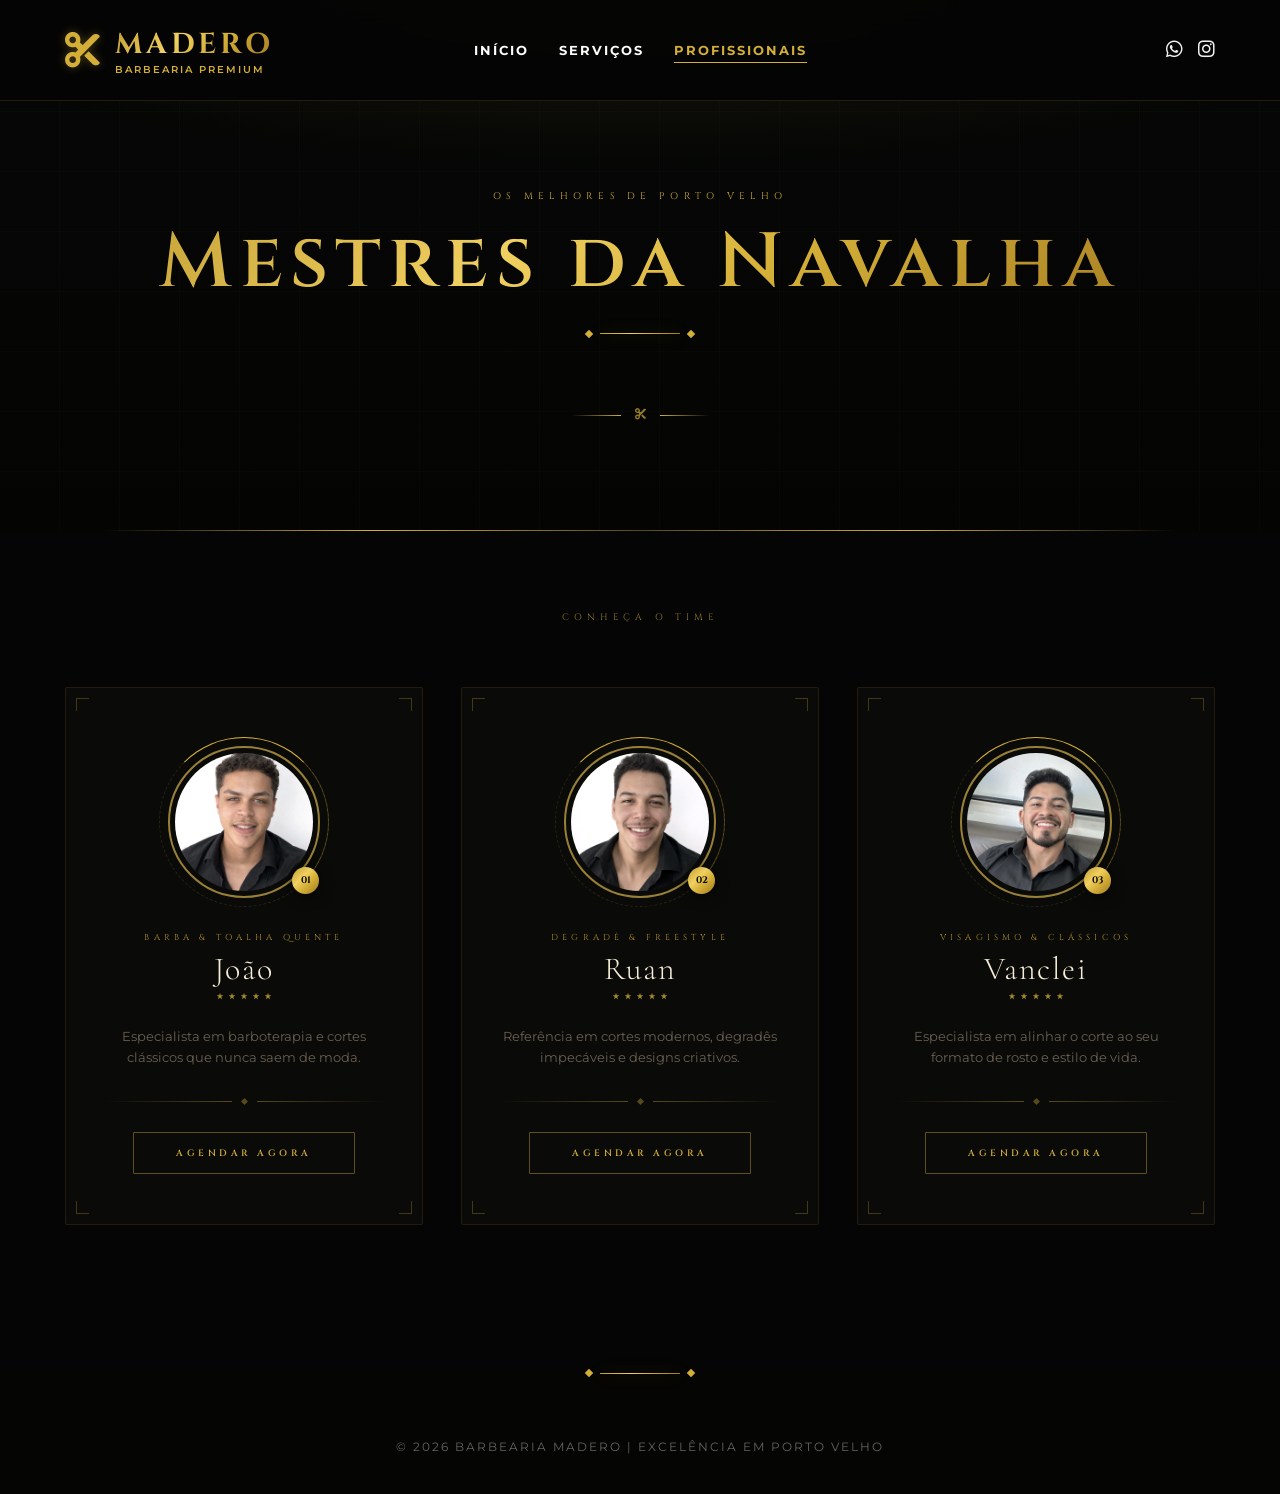
==== commit d219515f: "Update profissionais.html" ====
--- a/profissionais.html
+++ b/profissionais.html
@@ -4,105 +4,497 @@
     <meta charset="UTF-8">
     <meta name="viewport" content="width=device-width, initial-scale=1.0">
     <title>Equipe | Barbearia Madero</title>
-    <link href="https://fonts.googleapis.com/css2?family=Cinzel:wght@400;700&family=Montserrat:wght@300;400;600;800&display=swap" rel="stylesheet">
+    <link href="https://fonts.googleapis.com/css2?family=Cinzel:wght@400;600;700&family=Cormorant+Garamond:ital,wght@0,300;0,400;0,600;1,300;1,400&family=Montserrat:wght@300;400;500;600;800&display=swap" rel="stylesheet">
     <link rel="stylesheet" href="https://cdnjs.cloudflare.com/ajax/libs/font-awesome/6.4.0/css/all.min.css">
     <link rel="stylesheet" href="style.css?v=2026.final">
-    
+
     <style>
+        /* ════════════════════════════════════════════
+           VARIÁVEIS LOCAIS (completa as do style.css)
+           ════════════════════════════════════════════ */
+        :root {
+            --gold:        #D4AF37;
+            --gold-light:  #F0D060;
+            --gold-dark:   #A08020;
+            --gold-glow:   rgba(212,175,55,0.35);
+            --gold-linear: linear-gradient(135deg, #BF9B30 0%, #F0D060 38%, #D4AF37 62%, #A07820 100%);
+            --bg-card:     rgba(12,12,10,0.88);
+            --bg-card-h:   rgba(18,17,13,0.96);
+            --text-cream:  #F5EDD6;
+            --text-muted:  #7A6A4A;
+        }
+
+        /* ════════════════════════════════════════════
+           PARTÍCULAS FLUTUANTES
+           ════════════════════════════════════════════ */
+        #particles-field {
+            position: fixed;
+            inset: 0;
+            pointer-events: none;
+            z-index: 0;
+            overflow: hidden;
+        }
+        .pt {
+            position: absolute;
+            border-radius: 50%;
+            background: var(--gold);
+            opacity: 0;
+            animation: rise linear infinite;
+        }
+        @keyframes rise {
+            0%   { opacity: 0;   transform: translateY(0)       scale(0.4); }
+            12%  { opacity: 0.6; }
+            88%  { opacity: 0.15; }
+            100% { opacity: 0;   transform: translateY(-100vh)  scale(1.6); }
+        }
+
+        /* ════════════════════════════════════════════
+           PAGE HEADER
+           ════════════════════════════════════════════ */
         .page-header {
-            padding: 160px 0 80px;
+            position: relative;
+            padding: 190px 0 110px;
             text-align: center;
-            background: linear-gradient(rgba(5,7,6,0.92), rgba(5,7,6,1)), url('barber-bg.jpg');
-            background-size: cover;
-            background-position: center;
-        }
-
+            background:
+                linear-gradient(180deg, rgba(4,5,3,0.05) 0%, rgba(4,5,3,0.98) 100%),
+                radial-gradient(ellipse 90% 55% at 50% -5%, rgba(212,175,55,0.14) 0%, transparent 68%),
+                linear-gradient(rgba(5,7,6,0.93), rgba(5,7,6,1)),
+                url('barber-bg.jpg') center/cover no-repeat;
+            overflow: hidden;
+            z-index: 1;
+        }
+
+        /* Grade sutil */
+        .page-header::before {
+            content: '';
+            position: absolute;
+            inset: 0;
+            background-image:
+                repeating-linear-gradient(0deg,   transparent, transparent 59px, rgba(212,175,55,0.035) 60px),
+                repeating-linear-gradient(90deg,  transparent, transparent 59px, rgba(212,175,55,0.035) 60px);
+            pointer-events: none;
+        }
+
+        /* Linha dourada na base */
+        .page-header::after {
+            content: '';
+            position: absolute;
+            bottom: 0; left: 8%; right: 8%;
+            height: 1px;
+            background: linear-gradient(90deg, transparent, var(--gold), rgba(212,175,55,0.4), var(--gold), transparent);
+            animation: line-pulse 3.5s ease-in-out infinite;
+        }
+        @keyframes line-pulse {
+            0%, 100% { opacity: 0.35; transform: scaleX(0.8); }
+            50%       { opacity: 1;   transform: scaleX(1); }
+        }
+
+        /* Eyebrow */
+        .header-eyebrow {
+            display: block;
+            font-family: 'Cinzel', serif;
+            font-size: 0.6rem;
+            letter-spacing: 0.55em;
+            color: var(--gold);
+            text-transform: uppercase;
+            margin-bottom: 18px;
+            opacity: 0;
+            animation: fadeUp 0.9s 0.2s forwards ease-out;
+        }
+
+        /* Título principal */
+        .page-header .hero-title {
+            font-family: 'Cinzel', serif !important;
+            font-size: clamp(2.4rem, 7vw, 4.8rem) !important;
+            font-weight: 600 !important;
+            letter-spacing: 0.1em !important;
+            line-height: 1.1 !important;
+            margin: 0 !important;
+            background: var(--gold-linear);
+            -webkit-background-clip: text;
+            -webkit-text-fill-color: transparent;
+            background-clip: text;
+            opacity: 0;
+            animation: fadeUp 1s 0.42s forwards ease-out;
+        }
+
+        /* Divisor */
+        .gold-divider {
+            width: 80px;
+            height: 1px;
+            background: var(--gold-linear);
+            margin: 28px auto 26px !important;
+            position: relative;
+            opacity: 0;
+            animation: fadeUp 0.9s 0.62s forwards ease-out;
+        }
+        .gold-divider::before,
+        .gold-divider::after {
+            content: '';
+            position: absolute;
+            top: 50%;
+            width: 6px; height: 6px;
+            background: var(--gold);
+            transform: translateY(-50%) rotate(45deg);
+        }
+        .gold-divider::before { left: -14px; }
+        .gold-divider::after  { right: -14px; }
+
+        /* Subtítulo */
+        .hero-subtitle {
+            font-family: 'Cormorant Garamond', serif !important;
+            font-size: 1.1rem !important;
+            font-style: italic !important;
+            color: var(--text-muted) !important;
+            letter-spacing: 0.06em !important;
+            opacity: 0 !important;
+            animation: fadeUp 0.9s 0.8s forwards ease-out !important;
+        }
+
+        /* Ornamento final */
+        .header-ornament {
+            display: flex;
+            align-items: center;
+            justify-content: center;
+            gap: 14px;
+            margin-top: 28px;
+            opacity: 0;
+            animation: fadeUp 0.9s 1s forwards ease-out;
+        }
+        .header-ornament hr {
+            flex: none;
+            width: 50px; height: 1px;
+            border: none;
+            background: linear-gradient(90deg, transparent, var(--gold));
+            margin: 0;
+        }
+        .header-ornament hr:last-child {
+            background: linear-gradient(270deg, transparent, var(--gold));
+        }
+        .header-ornament i {
+            font-size: 0.7rem;
+            color: var(--gold);
+            opacity: 0.7;
+        }
+
+        @keyframes fadeUp {
+            from { opacity: 0; transform: translateY(26px); }
+            to   { opacity: 1; transform: translateY(0); }
+        }
+
+        /* ════════════════════════════════════════════
+           SECTION LABEL
+           ════════════════════════════════════════════ */
+        .section-eyebrow {
+            font-family: 'Cinzel', serif;
+            font-size: 0.58rem;
+            letter-spacing: 0.55em;
+            color: var(--gold);
+            text-align: center;
+            text-transform: uppercase;
+            margin-bottom: 64px;
+            opacity: 0.7;
+        }
+
+        /* ════════════════════════════════════════════
+           GRID
+           ════════════════════════════════════════════ */
         .prof-grid {
             display: grid;
             grid-template-columns: repeat(auto-fit, minmax(300px, 1fr));
-            gap: 40px;
-            margin-top: 50px;
-        }
-
+            gap: 38px;
+            margin-top: 0;
+        }
+
+        /* ════════════════════════════════════════════
+           CARD
+           ════════════════════════════════════════════ */
         .prof-card {
-            background: rgba(20, 20, 20, 0.5);
-            border: 1px solid rgba(212, 175, 55, 0.1);
-            padding: 50px 30px;
+            position: relative;
+            background: var(--bg-card);
+            border: 1px solid rgba(212,175,55,0.11);
+            padding: 58px 38px 46px;
             text-align: center;
-            border-radius: 15px;
-            transition: all 0.4s cubic-bezier(0.175, 0.885, 0.32, 1.275);
-            position: relative;
+            border-radius: 2px;
             overflow: hidden;
-            backdrop-filter: blur(10px);
-        }
-
+            backdrop-filter: blur(18px);
+            -webkit-backdrop-filter: blur(18px);
+            transition:
+                transform      0.55s cubic-bezier(0.23,1,0.32,1),
+                box-shadow     0.55s ease,
+                border-color   0.4s  ease,
+                background     0.4s  ease;
+            animation: cardIn 0.85s both ease-out;
+        }
+
+        .prof-card:nth-child(1) { animation-delay: 0.12s; }
+        .prof-card:nth-child(2) { animation-delay: 0.28s; }
+        .prof-card:nth-child(3) { animation-delay: 0.44s; }
+
+        @keyframes cardIn {
+            from { opacity: 0; transform: translateY(44px) scale(0.96); }
+            to   { opacity: 1; transform: translateY(0)    scale(1); }
+        }
+
+        /* Barra topo dourada */
         .prof-card::before {
             content: '';
             position: absolute;
-            top: 0; left: 0; width: 100%; height: 3px;
+            top: 0; left: 0; width: 100%; height: 2px;
             background: var(--gold-linear);
             transform: scaleX(0);
-            transition: 0.4s;
+            transform-origin: left;
+            transition: transform 0.65s cubic-bezier(0.23,1,0.32,1);
+        }
+
+        /* Radial glow hover */
+        .prof-card::after {
+            content: '';
+            position: absolute;
+            inset: 0;
+            background: radial-gradient(ellipse 65% 45% at 50% 0%, rgba(212,175,55,0.075) 0%, transparent 70%);
+            opacity: 0;
+            transition: opacity 0.5s ease;
+            pointer-events: none;
         }
 
         .prof-card:hover {
-            border-color: var(--gold);
-            transform: translateY(-15px);
-            box-shadow: 0 20px 50px rgba(0,0,0,0.8);
-            background: rgba(25, 25, 25, 0.8);
-        }
-
+            border-color: rgba(212,175,55,0.42);
+            transform: translateY(-16px) scale(1.018);
+            box-shadow:
+                0 34px 72px rgba(0,0,0,0.75),
+                0 0  65px rgba(212,175,55,0.07),
+                inset 0 1px 0 rgba(212,175,55,0.14);
+            background: var(--bg-card-h);
+        }
         .prof-card:hover::before { transform: scaleX(1); }
-
+        .prof-card:hover::after  { opacity: 1; }
+
+        /* ── Cantos decorativos ── */
+        .prof-card .c {
+            position: absolute;
+            width: 13px; height: 13px;
+            border-color: rgba(212,175,55,0.28);
+            border-style: solid;
+            transition: border-color 0.4s, width 0.4s, height 0.4s;
+        }
+        .c.tl { top:10px; left:10px;   border-width: 1px 0 0 1px; }
+        .c.tr { top:10px; right:10px;  border-width: 1px 1px 0 0; }
+        .c.bl { bottom:10px; left:10px; border-width: 0 0 1px 1px; }
+        .c.br { bottom:10px; right:10px; border-width: 0 1px 1px 0; }
+        .prof-card:hover .c {
+            border-color: rgba(212,175,55,0.75);
+            width: 20px; height: 20px;
+        }
+
+        /* ════════════════════════════════════════════
+           IMAGEM
+           ════════════════════════════════════════════ */
         .prof-img-container {
             position: relative;
-            width: 160px;
-            height: 160px;
-            margin: 0 auto 30px;
+            width: 152px; height: 152px;
+            margin: 0 auto 34px;
+        }
+
+        /* Anel giratório */
+        .prof-ring {
+            position: absolute;
+            inset: -9px;
+            border-radius: 50%;
+            border: 1px solid transparent;
+            border-top-color: var(--gold);
+            border-right-color: rgba(212,175,55,0.28);
+            animation: spinRing 9s linear infinite;
+        }
+        .prof-card:hover .prof-ring {
+            animation-duration: 2.8s;
+            border-top-color: var(--gold-light);
+            border-right-color: rgba(212,175,55,0.55);
+        }
+        @keyframes spinRing { to { transform: rotate(360deg); } }
+
+        /* Anel pontilhado estático */
+        .prof-img-container::before {
+            content: '';
+            position: absolute;
+            inset: -9px;
+            border-radius: 50%;
+            border: 1px dashed rgba(212,175,55,0.16);
+            pointer-events: none;
         }
 
         .prof-img {
-            width: 100%;
-            height: 100%;
+            width: 100%; height: 100%;
             border-radius: 50%;
             object-fit: cover;
-            border: 2px solid var(--gold);
-            padding: 6px;
-            transition: 0.5s;
-            filter: grayscale(20%);
-        }
-
+            border: 2px solid var(--gold-dark);
+            padding: 5px;
+            background: #09090700;
+            filter: grayscale(28%) contrast(1.06);
+            transition:
+                filter    0.65s ease,
+                transform 0.65s cubic-bezier(0.23,1,0.32,1),
+                box-shadow 0.65s ease;
+            display: block;
+            position: relative;
+            z-index: 1;
+        }
         .prof-card:hover .prof-img {
-            filter: grayscale(0%);
-            box-shadow: 0 0 30px var(--gold-glow);
-            transform: rotate(5deg) scale(1.1);
-        }
-
+            filter: grayscale(0%) contrast(1.12) brightness(1.06);
+            transform: scale(1.07);
+            box-shadow:
+                0 0 38px rgba(212,175,55,0.28),
+                0 0 78px rgba(212,175,55,0.10);
+        }
+
+        /* Badge número */
+        .prof-badge {
+            position: absolute;
+            bottom: 4px; right: 1px;
+            width: 27px; height: 27px;
+            background: var(--gold-linear);
+            border-radius: 50%;
+            display: flex; align-items: center; justify-content: center;
+            font-family: 'Cinzel', serif;
+            font-size: 0.6rem;
+            font-weight: 700;
+            color: #080600;
+            z-index: 2;
+            box-shadow: 0 2px 14px rgba(0,0,0,0.7);
+        }
+
+        /* ════════════════════════════════════════════
+           TEXTOS DO CARD
+           ════════════════════════════════════════════ */
+        .prof-role {
+            font-family: 'Cinzel', serif !important;
+            font-size: 0.54rem !important;
+            letter-spacing: 0.48em !important;
+            color: var(--gold) !important;
+            text-transform: uppercase !important;
+            margin-bottom: 8px !important;
+            opacity: 0.82;
+        }
+
+        .prof-name {
+            font-family: 'Cormorant Garamond', serif !important;
+            font-size: 2rem !important;
+            font-weight: 300 !important;
+            letter-spacing: 0.06em !important;
+            color: var(--text-cream) !important;
+            line-height: 1.15 !important;
+            margin-bottom: 5px !important;
+            transition: background 0.35s, -webkit-text-fill-color 0.35s;
+        }
+        .prof-card:hover .prof-name {
+            background: var(--gold-linear);
+            -webkit-background-clip: text;
+            -webkit-text-fill-color: transparent;
+            background-clip: text;
+        }
+
+        .prof-desc {
+            font-family: 'Montserrat', sans-serif !important;
+            font-size: 0.82rem !important;
+            color: #6a6050 !important;
+            line-height: 1.65 !important;
+            margin-bottom: 30px !important;
+        }
+
+        /* Estrelas */
+        .prof-stars {
+            display: flex;
+            justify-content: center;
+            gap: 5px;
+            margin-bottom: 26px;
+        }
+        .star {
+            width: 7px; height: 7px;
+            background: var(--gold);
+            clip-path: polygon(50% 0%,61% 35%,98% 35%,68% 57%,79% 91%,50% 70%,21% 91%,32% 57%,2% 35%,39% 35%);
+            opacity: 0.78;
+            transition: transform 0.3s, opacity 0.3s;
+        }
+        .prof-card:hover .star { opacity: 1; transform: scale(1.3); }
+
+        /* Divisor */
+        .prof-divider {
+            display: flex;
+            align-items: center;
+            gap: 10px;
+            margin-bottom: 28px;
+            opacity: 0.38;
+        }
+        .prof-divider::before,
+        .prof-divider::after {
+            content: ''; flex: 1; height: 1px;
+        }
+        .prof-divider::before { background: linear-gradient(90deg, transparent, var(--gold)); }
+        .prof-divider::after  { background: linear-gradient(270deg, transparent, var(--gold)); }
+        .prof-divider span {
+            width: 5px; height: 5px;
+            display: block;
+            background: var(--gold);
+            transform: rotate(45deg);
+            flex-shrink: 0;
+        }
+
+        /* ════════════════════════════════════════════
+           BOTÃO
+           ════════════════════════════════════════════ */
         .btn-prof {
             display: inline-block;
-            background: var(--gold-linear) !important;
-            color: #000 !important;
-            padding: 15px 35px;
-            border-radius: 5px;
-            font-weight: 800;
-            transition: 0.3s;
-            text-transform: uppercase;
-            font-size: 0.8rem;
-            border: none;
-            letter-spacing: 2px;
-            margin-top: 15px;
-            text-decoration: none;
-        }
-
+            position: relative;
+            background: transparent !important;
+            color: var(--gold) !important;
+            padding: 14px 42px;
+            border: 1px solid rgba(212,175,55,0.42);
+            border-radius: 1px;
+            font-family: 'Cinzel', serif !important;
+            font-weight: 600 !important;
+            font-size: 0.58rem !important;
+            letter-spacing: 0.38em !important;
+            text-transform: uppercase !important;
+            text-decoration: none !important;
+            overflow: hidden;
+            cursor: pointer;
+            margin-top: 0 !important;
+            transition:
+                color       0.42s ease,
+                border-color 0.42s ease,
+                transform   0.3s  ease,
+                box-shadow  0.42s ease;
+        }
+        .btn-prof::before {
+            content: '';
+            position: absolute;
+            inset: 0;
+            background: var(--gold-linear);
+            transform: translateX(-104%);
+            transition: transform 0.48s cubic-bezier(0.23,1,0.32,1);
+        }
         .btn-prof:hover {
-            filter: brightness(1.2);
-            transform: scale(1.05);
-            box-shadow: 0 5px 20px rgba(212, 175, 55, 0.4);
-        }
+            color: #060400 !important;
+            border-color: transparent;
+            transform: translateY(-2px);
+            box-shadow: 0 10px 32px rgba(212,175,55,0.38);
+            filter: none !important;
+        }
+        .btn-prof:hover::before { transform: translateX(0); }
+        .btn-prof span { position: relative; z-index: 1; }
+
+        /* ════════════════════════════════════════════
+           TEAM SECTION PADDING
+           ════════════════════════════════════════════ */
+        .team-section { padding: 80px 0 120px !important; }
     </style>
 </head>
 <body class="profissionais-page">
 
+    <!-- Partículas de fundo -->
+    <div id="particles-field"></div>
+
+    <!-- NAVBAR -->
     <header id="navbar">
         <div class="container header-flex">
             <a href="index.html" class="logo-container">
@@ -112,7 +504,7 @@
                     <span class="logo-barbearia">Barbearia Premium</span>
                 </div>
             </a>
-            
+
             <nav class="nav-desktop">
                 <a href="index.html">Início</a>
                 <a href="servicos.html">Serviços</a>
@@ -127,65 +519,148 @@
     </header>
 
     <main>
+
+        <!-- HEADER DA PÁGINA -->
         <section class="page-header">
             <div class="container">
-                <span class="logo-barbearia" style="letter-spacing: 5px; color: var(--gold); font-size: 0.8rem;">OS MELHORES DE PORTO VELHO</span>
-                <h2 class="hero-title" style="margin-top: 10px;">Mestres da Navalha</h2>
+                <span class="header-eyebrow">Os melhores de Porto Velho</span>
+                <h2 class="hero-title">Mestres da Navalha</h2>
                 <div class="gold-divider"></div>
-                <p class="hero-subtitle" style="max-width: 600px; margin: 0 auto;">Especialistas dedicados a elevar sua autoestima com técnicas clássicas e modernas.</p>
-            </div>
-        </section>
-
-        <section class="team-section" style="padding: 40px 0 100px;">
-            <div class="container">
-                <div class="prof-grid">
-                    
-                    <div class="prof-card" data-aos="fade-up">
-                        <div class="prof-img-container">
-                            <img src="joao.jpg" alt="Barbeiro João" class="prof-img" onerror="this.src='https://via.placeholder.com/160/222/d4af37?text=JOÃO'">
-                        </div>
-                        <h3 style="font-family: 'Cinzel', serif; color: #fff; margin-bottom: 5px; font-size: 1.6rem;">João</h3>
-                        <p style="color: var(--gold); font-size: 0.7rem; text-transform: uppercase; letter-spacing: 3px; margin-bottom: 25px;">Barba & Toalha Quente</p>
-                        <p style="font-size: 0.9rem; color: #aaa; margin-bottom: 30px; line-height: 1.6;">Especialista em barboterapia e cortes clássicos que nunca saem de moda.</p>
-                        <a href="servicos.html" class="btn-prof">Agendar Agora</a>
-                    </div>
-
-                    <div class="prof-card" data-aos="fade-up" data-aos-delay="100">
-                        <div class="prof-img-container">
-                            <img src="ruan.jpg" alt="Barbeiro Ruan" class="prof-img" onerror="this.src='https://via.placeholder.com/160/222/d4af37?text=RUAN'">
-                        </div>
-                        <h3 style="font-family: 'Cinzel', serif; color: #fff; margin-bottom: 5px; font-size: 1.6rem;">Ruan</h3>
-                        <p style="color: var(--gold); font-size: 0.7rem; text-transform: uppercase; letter-spacing: 3px; margin-bottom: 25px;">Degradê e Freestyle</p>
-                        <p style="font-size: 0.9rem; color: #aaa; margin-bottom: 30px; line-height: 1.6;">Referência em cortes modernos, degradês impecáveis e designs criativos.</p>
-                        <a href="servicos.html" class="btn-prof">Agendar Agora</a>
-                    </div>
-
-                    <div class="prof-card" data-aos="fade-up" data-aos-delay="200">
-                        <div class="prof-img-container">
-                            <img src="vanclei.jpg" alt="Barbeiro Vanclei" class="prof-img" onerror="this.src='https://via.placeholder.com/160/222/d4af37?text=VANCLEI'">
-                        </div>
-                        <h3 style="font-family: 'Cinzel', serif; color: #fff; margin-bottom: 5px; font-size: 1.6rem;">Vanclei</h3>
-                        <p style="color: var(--gold); font-size: 0.7rem; text-transform: uppercase; letter-spacing: 3px; margin-bottom: 25px;">Visagismo e Clássicos</p>
-                        <p style="font-size: 0.9rem; color: #aaa; margin-bottom: 30px; line-height: 1.6;">Especialista em alinhar o corte de cabelo ao seu formato de rosto e estilo de vida.</p>
-                        <a href="servicos.html" class="btn-prof">Agendar Agora</a>
-                    </div>
-
+                <p class="hero-subtitle" style="max-width:600px; margin:0 auto;">
+                    Especialistas dedicados a elevar sua autoestima com técnicas clássicas e modernas.
+                </p>
+                <div class="header-ornament">
+                    <hr>
+                    <i class="fas fa-cut"></i>
+                    <hr>
                 </div>
             </div>
         </section>
+
+        <!-- CARDS DOS PROFISSIONAIS -->
+        <section class="team-section">
+            <div class="container">
+                <p class="section-eyebrow">Conheça o time</p>
+
+                <div class="prof-grid">
+
+                    <!-- ── João ── -->
+                    <div class="prof-card">
+                        <div class="c tl"></div><div class="c tr"></div>
+                        <div class="c bl"></div><div class="c br"></div>
+
+                        <div class="prof-img-container">
+                            <div class="prof-ring"></div>
+                            <img src="joao.jpg" alt="Barbeiro João" class="prof-img"
+                                 onerror="this.src='https://via.placeholder.com/160/0d0d0b/d4af37?text=J'">
+                            <div class="prof-badge">01</div>
+                        </div>
+
+                        <p class="prof-role">Barba &amp; Toalha Quente</p>
+                        <h3 class="prof-name">João</h3>
+
+                        <div class="prof-stars">
+                            <div class="star"></div><div class="star"></div><div class="star"></div>
+                            <div class="star"></div><div class="star"></div>
+                        </div>
+
+                        <p class="prof-desc">Especialista em barboterapia e cortes clássicos que nunca saem de moda.</p>
+
+                        <div class="prof-divider"><span></span></div>
+                        <a href="servicos.html" class="btn-prof"><span>Agendar Agora</span></a>
+                    </div>
+
+                    <!-- ── Ruan ── -->
+                    <div class="prof-card">
+                        <div class="c tl"></div><div class="c tr"></div>
+                        <div class="c bl"></div><div class="c br"></div>
+
+                        <div class="prof-img-container">
+                            <div class="prof-ring"></div>
+                            <img src="ruan.jpg" alt="Barbeiro Ruan" class="prof-img"
+                                 onerror="this.src='https://via.placeholder.com/160/0d0d0b/d4af37?text=R'">
+                            <div class="prof-badge">02</div>
+                        </div>
+
+                        <p class="prof-role">Degradê &amp; Freestyle</p>
+                        <h3 class="prof-name">Ruan</h3>
+
+                        <div class="prof-stars">
+                            <div class="star"></div><div class="star"></div><div class="star"></div>
+                            <div class="star"></div><div class="star"></div>
+                        </div>
+
+                        <p class="prof-desc">Referência em cortes modernos, degradês impecáveis e designs criativos.</p>
+
+                        <div class="prof-divider"><span></span></div>
+                        <a href="servicos.html" class="btn-prof"><span>Agendar Agora</span></a>
+                    </div>
+
+                    <!-- ── Vanclei ── -->
+                    <div class="prof-card">
+                        <div class="c tl"></div><div class="c tr"></div>
+                        <div class="c bl"></div><div class="c br"></div>
+
+                        <div class="prof-img-container">
+                            <div class="prof-ring"></div>
+                            <img src="vanclei.jpg" alt="Barbeiro Vanclei" class="prof-img"
+                                 onerror="this.src='https://via.placeholder.com/160/0d0d0b/d4af37?text=V'">
+                            <div class="prof-badge">03</div>
+                        </div>
+
+                        <p class="prof-role">Visagismo &amp; Clássicos</p>
+                        <h3 class="prof-name">Vanclei</h3>
+
+                        <div class="prof-stars">
+                            <div class="star"></div><div class="star"></div><div class="star"></div>
+                            <div class="star"></div><div class="star"></div>
+                        </div>
+
+                        <p class="prof-desc">Especialista em alinhar o corte ao seu formato de rosto e estilo de vida.</p>
+
+                        <div class="prof-divider"><span></span></div>
+                        <a href="servicos.html" class="btn-prof"><span>Agendar Agora</span></a>
+                    </div>
+
+                </div>
+            </div>
+        </section>
+
     </main>
 
-    <footer class="main-footer" style="background: #050505;">
+    <!-- FOOTER -->
+    <footer class="main-footer" style="background:#050503;">
         <div class="container">
-            <div class="gold-divider" style="opacity: 0.3;"></div>
-            <p style="padding: 40px 0; opacity: 0.5; font-size: 0.75rem; letter-spacing: 2px;">© 2026 BARBEARIA MADERO | EXCELÊNCIA EM PORTO VELHO</p>
+            <div class="gold-divider" style="opacity:0.25;"></div>
+            <p style="padding:40px 0; opacity:0.4; font-size:0.72rem; letter-spacing:2px; text-align:center;">
+                © 2026 BARBEARIA MADERO | EXCELÊNCIA EM PORTO VELHO
+            </p>
         </div>
     </footer>
 
+    <!-- Scripts -->
     <script src="https://unpkg.com/aos@2.3.1/dist/aos.js"></script>
     <script>
+        /* AOS */
         document.addEventListener('DOMContentLoaded', () => {
-            if(window.AOS) AOS.init({ duration: 1000, once: true });
+            if (window.AOS) AOS.init({ duration: 1000, once: true });
+
+            /* Partículas douradas */
+            const field = document.getElementById('particles-field');
+            for (let i = 0; i < 32; i++) {
+                const p = document.createElement('div');
+                p.className = 'pt';
+                const sz = Math.random() * 2.4 + 0.8;
+                p.style.cssText = `
+                    left:${Math.random()*100}%;
+                    bottom:-6px;
+                    width:${sz}px;
+                    height:${sz}px;
+                    animation-duration:${Math.random()*16+11}s;
+                    animation-delay:${Math.random()*14}s;
+                `;
+                field.appendChild(p);
+            }
         });
     </script>
 </body>
--- a/style.css
+++ b/style.css
@@ -1,7 +1,7 @@
 /* BARBEARIA MADERO - PREMIUM 2026 
-   DESIGN: DARK & GOLD REFINED (COMPLETE & RESPONSIVE)
-   ATUALIZADO: SUPORTE PARA DATA COMPLETA (DIA/MÊS/ANO)
-   CORREÇÃO: NAVBAR CENTRALIZADO 
+    DESIGN: DARK & GOLD REFINED (COMPLETE & RESPONSIVE)
+    ATUALIZADO: SUPORTE PARA DATA COMPLETA (DIA/MÊS/ANO)
+    CORREÇÃO: NAVBAR E LOGO CENTRALIZADOS NO MOBILE
 */
 
 @import url('https://fonts.googleapis.com/css2?family=Cinzel:wght@400;700&family=Montserrat:wght@300;400;600;700;800&display=swap');
@@ -41,7 +41,7 @@
     padding: 0 25px; 
 }
 
-/* --- Header & Navegação (CORRIGIDO) --- */
+/* --- Header & Navegação --- */
 header {
     background: rgba(5, 5, 5, 0.95);
     border-bottom: 1px solid rgba(212, 175, 55, 0.15);
@@ -60,14 +60,14 @@
     height: 100px; 
 }
 
-/* Ajuste nas laterais para garantir o centro do menu */
+/* Ajuste nas laterais para garantir o centro do menu em Desktop */
 .logo-container, .social-top {
-    flex: 1; /* Faz as duas laterais ocuparem o mesmo espaço */
+    flex: 1; 
 }
 
 .social-top {
     display: flex;
-    justify-content: flex-end; /* Alinha ícones na direita */
+    justify-content: flex-end; 
     gap: 15px;
 }
 
@@ -76,6 +76,13 @@
     align-items: center; 
     gap: 15px; 
     text-decoration: none; 
+}
+
+/* Estilo para imagem da logo se houver */
+.logo-img {
+    height: 50px;
+    width: auto;
+    object-fit: contain;
 }
 
 .logo-madero { 
@@ -107,13 +114,13 @@
     display: flex;
     align-items: center;
     justify-content: center;
-    flex: 2; /* Dá mais espaço para o menu central */
+    flex: 2; 
 }
 
 .nav-desktop a {
     color: #fff; 
     text-decoration: none; 
-    margin: 0 15px; /* Margem lateral igualada */
+    margin: 0 15px; 
     font-size: 0.8rem; 
     font-weight: 700; 
     text-transform: uppercase;
@@ -497,18 +504,45 @@
     overflow: hidden; filter: grayscale(0.5) contrast(1.1); 
 }
 
-/* --- Responsividade Premium --- */
+/* --- Responsividade Premium (REVISADA) --- */
 @media (max-width: 768px) {
-    .header-flex { height: auto; padding: 15px 0; flex-direction: column; gap: 15px; }
+    .header-flex { 
+        height: auto; 
+        padding: 20px 0; 
+        flex-direction: column; 
+        gap: 15px; 
+    }
     
-    .logo-container, .social-top, .nav-desktop {
+    /* Centralização forçada dos elementos do header */
+    .logo-container {
         flex: none;
         width: 100%;
         justify-content: center;
-        margin-left: 0;
-    }
-
-    .nav-desktop a { margin: 0 8px; font-size: 0.7rem; letter-spacing: 1px; }
+        flex-direction: column; /* Coloca o ícone acima do texto se preferir */
+        text-align: center;
+        gap: 8px;
+    }
+
+    .nav-desktop {
+        flex: none;
+        width: 100%;
+        justify-content: center;
+        flex-wrap: wrap;
+        gap: 10px;
+    }
+
+    .social-top {
+        flex: none;
+        width: 100%;
+        justify-content: center;
+        margin-top: 5px;
+    }
+
+    .nav-desktop a { 
+        margin: 0 8px; 
+        font-size: 0.75rem; 
+        letter-spacing: 1px; 
+    }
 
     .modal-content { 
         width: 98%; 
@@ -531,5 +565,6 @@
 
 @media (max-width: 380px) {
     .hero-title { font-size: 2.3rem; }
-    .nav-desktop a { font-size: 0.6rem; margin: 0 5px; }
-}
+    .nav-desktop a { font-size: 0.65rem; margin: 0 5px; }
+    .logo-madero { font-size: 1.5rem; }
+}
